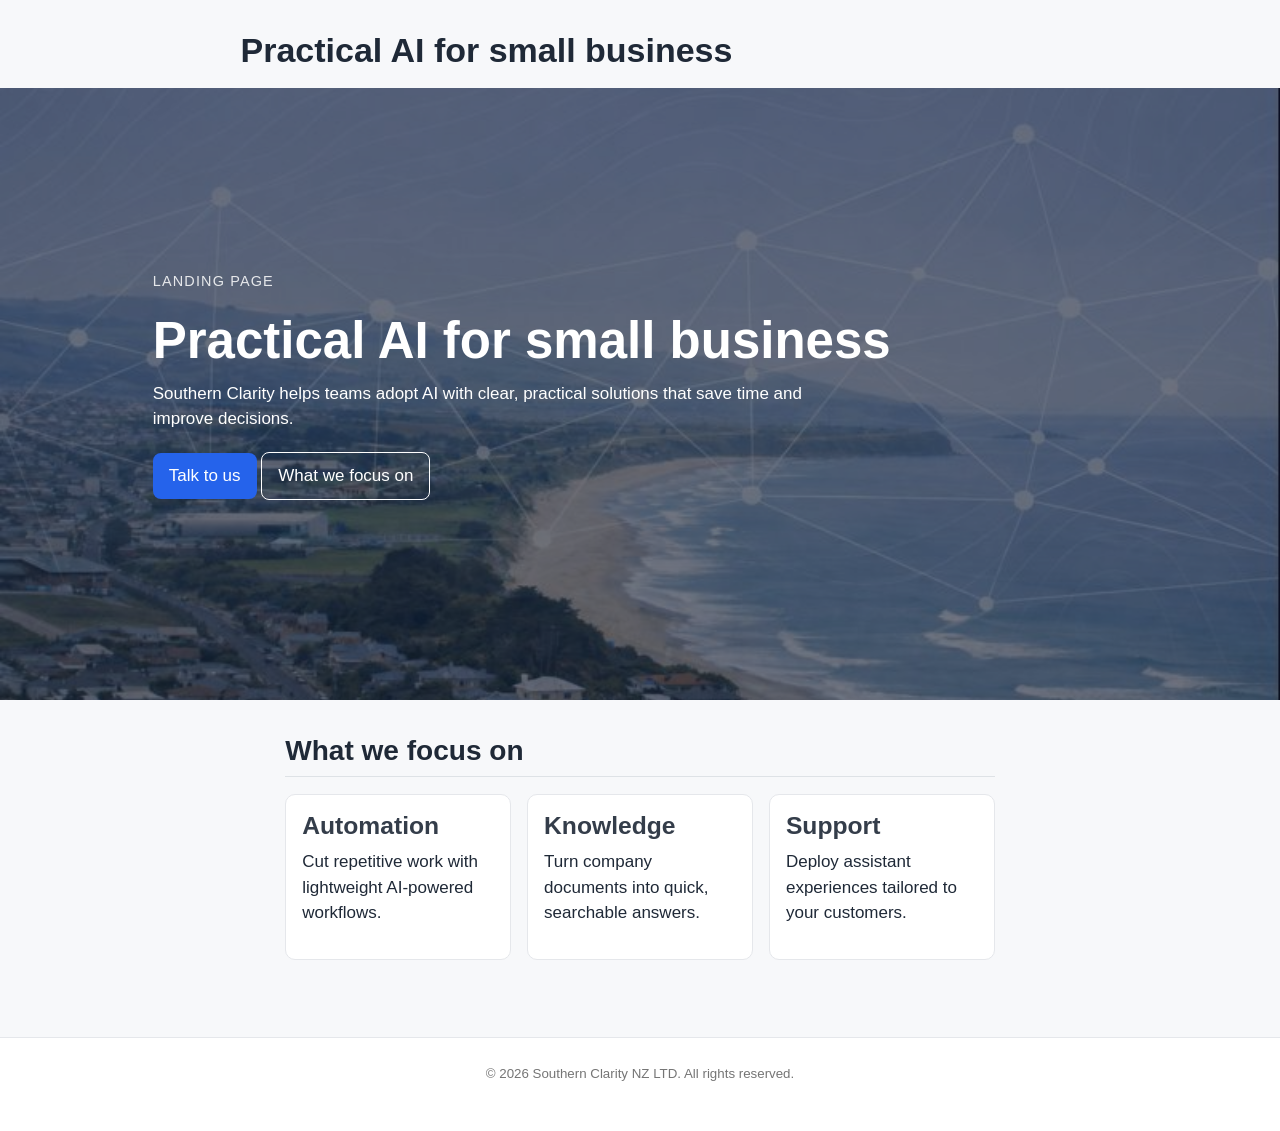
==== docs/index.html @ 938b8a74 "Merge pull request #1 from davan690/main update to check site config" ====
<!DOCTYPE html>
<html xmlns="http://www.w3.org/1999/xhtml" lang="en" xml:lang="en"><head>

<meta charset="utf-8">
<meta name="generator" content="quarto-1.8.26">

<meta name="viewport" content="width=device-width, initial-scale=1.0, user-scalable=yes">


<title>Practical AI for small business – Southern Clarity New Zealand</title>
<style>
code{white-space: pre-wrap;}
span.smallcaps{font-variant: small-caps;}
div.columns{display: flex; gap: min(4vw, 1.5em);}
div.column{flex: auto; overflow-x: auto;}
div.hanging-indent{margin-left: 1.5em; text-indent: -1.5em;}
ul.task-list{list-style: none;}
ul.task-list li input[type="checkbox"] {
  width: 0.8em;
  margin: 0 0.8em 0.2em -1em; /* quarto-specific, see https://github.com/quarto-dev/quarto-cli/issues/4556 */ 
  vertical-align: middle;
}
</style>


<script src="site_libs/quarto-nav/quarto-nav.js"></script>
<script src="site_libs/quarto-nav/headroom.min.js"></script>
<script src="site_libs/clipboard/clipboard.min.js"></script>
<script src="site_libs/quarto-search/autocomplete.umd.js"></script>
<script src="site_libs/quarto-search/fuse.min.js"></script>
<script src="site_libs/quarto-search/quarto-search.js"></script>
<meta name="quarto:offset" content="./">
<link href="./favicon.ico" rel="icon">
<script src="site_libs/quarto-html/quarto.js" type="module"></script>
<script src="site_libs/quarto-html/tabsets/tabsets.js" type="module"></script>
<script src="site_libs/quarto-html/axe/axe-check.js" type="module"></script>
<script src="site_libs/quarto-html/popper.min.js"></script>
<script src="site_libs/quarto-html/tippy.umd.min.js"></script>
<script src="site_libs/quarto-html/anchor.min.js"></script>
<link href="site_libs/quarto-html/tippy.css" rel="stylesheet">
<link href="site_libs/quarto-html/quarto-syntax-highlighting-587c61ba64f3a5504c4d52d930310e48.css" rel="stylesheet" id="quarto-text-highlighting-styles">
<script src="site_libs/bootstrap/bootstrap.min.js"></script>
<link href="site_libs/bootstrap/bootstrap-icons.css" rel="stylesheet">
<link href="site_libs/bootstrap/bootstrap-1d4f84655f446305ac42a8f1abcf7405.min.css" rel="stylesheet" append-hash="true" id="quarto-bootstrap" data-mode="light">
<script id="quarto-search-options" type="application/json">{
  "location": "navbar",
  "copy-button": false,
  "collapse-after": 3,
  "panel-placement": "end",
  "type": "overlay",
  "limit": 50,
  "keyboard-shortcut": [
    "f",
    "/",
    "s"
  ],
  "show-item-context": false,
  "language": {
    "search-no-results-text": "No results",
    "search-matching-documents-text": "matching documents",
    "search-copy-link-title": "Copy link to search",
    "search-hide-matches-text": "Hide additional matches",
    "search-more-match-text": "more match in this document",
    "search-more-matches-text": "more matches in this document",
    "search-clear-button-title": "Clear",
    "search-text-placeholder": "",
    "search-detached-cancel-button-title": "Cancel",
    "search-submit-button-title": "Submit",
    "search-label": "Search"
  }
}</script>


<link rel="stylesheet" href="blog.css">
</head>

<body class="nav-fixed landing-page fullcontent quarto-light">

<div id="quarto-search-results"></div>
  <header id="quarto-header" class="headroom fixed-top">
    <nav class="navbar navbar-expand-lg " data-bs-theme="dark">
      <div class="navbar-container container-fluid">
      <div class="navbar-brand-container mx-auto">
    <a class="navbar-brand" href="./index.html">
    <span class="navbar-title">Southern Clarity New Zealand</span>
    </a>
  </div>
            <div id="quarto-search" class="" title="Search"></div>
          <button class="navbar-toggler" type="button" data-bs-toggle="collapse" data-bs-target="#navbarCollapse" aria-controls="navbarCollapse" role="menu" aria-expanded="false" aria-label="Toggle navigation" onclick="if (window.quartoToggleHeadroom) { window.quartoToggleHeadroom(); }">
  <span class="navbar-toggler-icon"></span>
</button>
          <div class="collapse navbar-collapse" id="navbarCollapse">
            <ul class="navbar-nav navbar-nav-scroll me-auto">
  <li class="nav-item">
    <a class="nav-link active" href="./index.html" aria-current="page"> 
<span class="menu-text">Home</span></a>
  </li>  
  <li class="nav-item">
    <a class="nav-link" href="./contact.html"> 
<span class="menu-text">Contact</span></a>
  </li>  
</ul>
          </div> <!-- /navcollapse -->
            <div class="quarto-navbar-tools">
</div>
      </div> <!-- /container-fluid -->
    </nav>
</header>
<!-- content -->
<div id="quarto-content" class="quarto-container page-columns page-rows-contents page-layout-article page-navbar">
<!-- sidebar -->
<!-- margin-sidebar -->
    
<!-- main -->
<main class="content" id="quarto-document-content">

<header id="title-block-header" class="quarto-title-block default">
<div class="quarto-title">
<h1 class="title">Practical AI for small business</h1>
</div>



<div class="quarto-title-meta">

    
  
    
  </div>
  


</header>


<div class="hero">
<div class="container">
<div class="eyebrow">
<p>Landing Page</p>
</div>
<section id="practical-ai-for-small-business" class="level1">
<h1>Practical AI for small business</h1>
<p>Southern Clarity helps teams adopt AI with clear, practical solutions that save time and improve decisions.</p>
<div class="hero-actions">
<p><a href="./contact.html" class="button">Talk to us</a> <a href="#services" class="button button-secondary">What we focus on</a></p>
</div>
</section>
</div>
</div>
<section id="services" class="container">
<section id="what-we-focus-on" class="level2">
<h2 class="anchored" data-anchor-id="what-we-focus-on">What we focus on</h2>
<div class="template-grid">
<section id="automation" class="level3 template-card">
<h3 class="anchored" data-anchor-id="automation">Automation</h3>
<p>Cut repetitive work with lightweight AI-powered workflows.</p>
</section>
<section id="knowledge" class="level3 template-card">
<h3 class="anchored" data-anchor-id="knowledge">Knowledge</h3>
<p>Turn company documents into quick, searchable answers.</p>
</section>
<section id="support" class="level3 template-card">
<h3 class="anchored" data-anchor-id="support">Support</h3>
<p>Deploy assistant experiences tailored to your customers.</p>
</section>
</div>
</section>
</section>



</main> <!-- /main -->
<script id="quarto-html-after-body" type="application/javascript">
  window.document.addEventListener("DOMContentLoaded", function (event) {
    const icon = "";
    const anchorJS = new window.AnchorJS();
    anchorJS.options = {
      placement: 'right',
      icon: icon
    };
    anchorJS.add('.anchored');
    const isCodeAnnotation = (el) => {
      for (const clz of el.classList) {
        if (clz.startsWith('code-annotation-')) {                     
          return true;
        }
      }
      return false;
    }
    const onCopySuccess = function(e) {
      // button target
      const button = e.trigger;
      // don't keep focus
      button.blur();
      // flash "checked"
      button.classList.add('code-copy-button-checked');
      var currentTitle = button.getAttribute("title");
      button.setAttribute("title", "Copied!");
      let tooltip;
      if (window.bootstrap) {
        button.setAttribute("data-bs-toggle", "tooltip");
        button.setAttribute("data-bs-placement", "left");
        button.setAttribute("data-bs-title", "Copied!");
        tooltip = new bootstrap.Tooltip(button, 
          { trigger: "manual", 
            customClass: "code-copy-button-tooltip",
            offset: [0, -8]});
        tooltip.show();    
      }
      setTimeout(function() {
        if (tooltip) {
          tooltip.hide();
          button.removeAttribute("data-bs-title");
          button.removeAttribute("data-bs-toggle");
          button.removeAttribute("data-bs-placement");
        }
        button.setAttribute("title", currentTitle);
        button.classList.remove('code-copy-button-checked');
      }, 1000);
      // clear code selection
      e.clearSelection();
    }
    const getTextToCopy = function(trigger) {
      const outerScaffold = trigger.parentElement.cloneNode(true);
      const codeEl = outerScaffold.querySelector('code');
      for (const childEl of codeEl.children) {
        if (isCodeAnnotation(childEl)) {
          childEl.remove();
        }
      }
      return codeEl.innerText;
    }
    const clipboard = new window.ClipboardJS('.code-copy-button:not([data-in-quarto-modal])', {
      text: getTextToCopy
    });
    clipboard.on('success', onCopySuccess);
    if (window.document.getElementById('quarto-embedded-source-code-modal')) {
      const clipboardModal = new window.ClipboardJS('.code-copy-button[data-in-quarto-modal]', {
        text: getTextToCopy,
        container: window.document.getElementById('quarto-embedded-source-code-modal')
      });
      clipboardModal.on('success', onCopySuccess);
    }
      var localhostRegex = new RegExp(/^(?:http|https):\/\/localhost\:?[0-9]*\//);
      var mailtoRegex = new RegExp(/^mailto:/);
        var filterRegex = new RegExp('/' + window.location.host + '/');
      var isInternal = (href) => {
          return filterRegex.test(href) || localhostRegex.test(href) || mailtoRegex.test(href);
      }
      // Inspect non-navigation links and adorn them if external
     var links = window.document.querySelectorAll('a[href]:not(.nav-link):not(.navbar-brand):not(.toc-action):not(.sidebar-link):not(.sidebar-item-toggle):not(.pagination-link):not(.no-external):not([aria-hidden]):not(.dropdown-item):not(.quarto-navigation-tool):not(.about-link)');
      for (var i=0; i<links.length; i++) {
        const link = links[i];
        if (!isInternal(link.href)) {
          // undo the damage that might have been done by quarto-nav.js in the case of
          // links that we want to consider external
          if (link.dataset.originalHref !== undefined) {
            link.href = link.dataset.originalHref;
          }
        }
      }
    function tippyHover(el, contentFn, onTriggerFn, onUntriggerFn) {
      const config = {
        allowHTML: true,
        maxWidth: 500,
        delay: 100,
        arrow: false,
        appendTo: function(el) {
            return el.parentElement;
        },
        interactive: true,
        interactiveBorder: 10,
        theme: 'quarto',
        placement: 'bottom-start',
      };
      if (contentFn) {
        config.content = contentFn;
      }
      if (onTriggerFn) {
        config.onTrigger = onTriggerFn;
      }
      if (onUntriggerFn) {
        config.onUntrigger = onUntriggerFn;
      }
      window.tippy(el, config); 
    }
    const noterefs = window.document.querySelectorAll('a[role="doc-noteref"]');
    for (var i=0; i<noterefs.length; i++) {
      const ref = noterefs[i];
      tippyHover(ref, function() {
        // use id or data attribute instead here
        let href = ref.getAttribute('data-footnote-href') || ref.getAttribute('href');
        try { href = new URL(href).hash; } catch {}
        const id = href.replace(/^#\/?/, "");
        const note = window.document.getElementById(id);
        if (note) {
          return note.innerHTML;
        } else {
          return "";
        }
      });
    }
    const xrefs = window.document.querySelectorAll('a.quarto-xref');
    const processXRef = (id, note) => {
      // Strip column container classes
      const stripColumnClz = (el) => {
        el.classList.remove("page-full", "page-columns");
        if (el.children) {
          for (const child of el.children) {
            stripColumnClz(child);
          }
        }
      }
      stripColumnClz(note)
      if (id === null || id.startsWith('sec-')) {
        // Special case sections, only their first couple elements
        const container = document.createElement("div");
        if (note.children && note.children.length > 2) {
          container.appendChild(note.children[0].cloneNode(true));
          for (let i = 1; i < note.children.length; i++) {
            const child = note.children[i];
            if (child.tagName === "P" && child.innerText === "") {
              continue;
            } else {
              container.appendChild(child.cloneNode(true));
              break;
            }
          }
          if (window.Quarto?.typesetMath) {
            window.Quarto.typesetMath(container);
          }
          return container.innerHTML
        } else {
          if (window.Quarto?.typesetMath) {
            window.Quarto.typesetMath(note);
          }
          return note.innerHTML;
        }
      } else {
        // Remove any anchor links if they are present
        const anchorLink = note.querySelector('a.anchorjs-link');
        if (anchorLink) {
          anchorLink.remove();
        }
        if (window.Quarto?.typesetMath) {
          window.Quarto.typesetMath(note);
        }
        if (note.classList.contains("callout")) {
          return note.outerHTML;
        } else {
          return note.innerHTML;
        }
      }
    }
    for (var i=0; i<xrefs.length; i++) {
      const xref = xrefs[i];
      tippyHover(xref, undefined, function(instance) {
        instance.disable();
        let url = xref.getAttribute('href');
        let hash = undefined; 
        if (url.startsWith('#')) {
          hash = url;
        } else {
          try { hash = new URL(url).hash; } catch {}
        }
        if (hash) {
          const id = hash.replace(/^#\/?/, "");
          const note = window.document.getElementById(id);
          if (note !== null) {
            try {
              const html = processXRef(id, note.cloneNode(true));
              instance.setContent(html);
            } finally {
              instance.enable();
              instance.show();
            }
          } else {
            // See if we can fetch this
            fetch(url.split('#')[0])
            .then(res => res.text())
            .then(html => {
              const parser = new DOMParser();
              const htmlDoc = parser.parseFromString(html, "text/html");
              const note = htmlDoc.getElementById(id);
              if (note !== null) {
                const html = processXRef(id, note);
                instance.setContent(html);
              } 
            }).finally(() => {
              instance.enable();
              instance.show();
            });
          }
        } else {
          // See if we can fetch a full url (with no hash to target)
          // This is a special case and we should probably do some content thinning / targeting
          fetch(url)
          .then(res => res.text())
          .then(html => {
            const parser = new DOMParser();
            const htmlDoc = parser.parseFromString(html, "text/html");
            const note = htmlDoc.querySelector('main.content');
            if (note !== null) {
              // This should only happen for chapter cross references
              // (since there is no id in the URL)
              // remove the first header
              if (note.children.length > 0 && note.children[0].tagName === "HEADER") {
                note.children[0].remove();
              }
              const html = processXRef(null, note);
              instance.setContent(html);
            } 
          }).finally(() => {
            instance.enable();
            instance.show();
          });
        }
      }, function(instance) {
      });
    }
        let selectedAnnoteEl;
        const selectorForAnnotation = ( cell, annotation) => {
          let cellAttr = 'data-code-cell="' + cell + '"';
          let lineAttr = 'data-code-annotation="' +  annotation + '"';
          const selector = 'span[' + cellAttr + '][' + lineAttr + ']';
          return selector;
        }
        const selectCodeLines = (annoteEl) => {
          const doc = window.document;
          const targetCell = annoteEl.getAttribute("data-target-cell");
          const targetAnnotation = annoteEl.getAttribute("data-target-annotation");
          const annoteSpan = window.document.querySelector(selectorForAnnotation(targetCell, targetAnnotation));
          const lines = annoteSpan.getAttribute("data-code-lines").split(",");
          const lineIds = lines.map((line) => {
            return targetCell + "-" + line;
          })
          let top = null;
          let height = null;
          let parent = null;
          if (lineIds.length > 0) {
              //compute the position of the single el (top and bottom and make a div)
              const el = window.document.getElementById(lineIds[0]);
              top = el.offsetTop;
              height = el.offsetHeight;
              parent = el.parentElement.parentElement;
            if (lineIds.length > 1) {
              const lastEl = window.document.getElementById(lineIds[lineIds.length - 1]);
              const bottom = lastEl.offsetTop + lastEl.offsetHeight;
              height = bottom - top;
            }
            if (top !== null && height !== null && parent !== null) {
              // cook up a div (if necessary) and position it 
              let div = window.document.getElementById("code-annotation-line-highlight");
              if (div === null) {
                div = window.document.createElement("div");
                div.setAttribute("id", "code-annotation-line-highlight");
                div.style.position = 'absolute';
                parent.appendChild(div);
              }
              div.style.top = top - 2 + "px";
              div.style.height = height + 4 + "px";
              div.style.left = 0;
              let gutterDiv = window.document.getElementById("code-annotation-line-highlight-gutter");
              if (gutterDiv === null) {
                gutterDiv = window.document.createElement("div");
                gutterDiv.setAttribute("id", "code-annotation-line-highlight-gutter");
                gutterDiv.style.position = 'absolute';
                const codeCell = window.document.getElementById(targetCell);
                const gutter = codeCell.querySelector('.code-annotation-gutter');
                gutter.appendChild(gutterDiv);
              }
              gutterDiv.style.top = top - 2 + "px";
              gutterDiv.style.height = height + 4 + "px";
            }
            selectedAnnoteEl = annoteEl;
          }
        };
        const unselectCodeLines = () => {
          const elementsIds = ["code-annotation-line-highlight", "code-annotation-line-highlight-gutter"];
          elementsIds.forEach((elId) => {
            const div = window.document.getElementById(elId);
            if (div) {
              div.remove();
            }
          });
          selectedAnnoteEl = undefined;
        };
          // Handle positioning of the toggle
      window.addEventListener(
        "resize",
        throttle(() => {
          elRect = undefined;
          if (selectedAnnoteEl) {
            selectCodeLines(selectedAnnoteEl);
          }
        }, 10)
      );
      function throttle(fn, ms) {
      let throttle = false;
      let timer;
        return (...args) => {
          if(!throttle) { // first call gets through
              fn.apply(this, args);
              throttle = true;
          } else { // all the others get throttled
              if(timer) clearTimeout(timer); // cancel #2
              timer = setTimeout(() => {
                fn.apply(this, args);
                timer = throttle = false;
              }, ms);
          }
        };
      }
        // Attach click handler to the DT
        const annoteDls = window.document.querySelectorAll('dt[data-target-cell]');
        for (const annoteDlNode of annoteDls) {
          annoteDlNode.addEventListener('click', (event) => {
            const clickedEl = event.target;
            if (clickedEl !== selectedAnnoteEl) {
              unselectCodeLines();
              const activeEl = window.document.querySelector('dt[data-target-cell].code-annotation-active');
              if (activeEl) {
                activeEl.classList.remove('code-annotation-active');
              }
              selectCodeLines(clickedEl);
              clickedEl.classList.add('code-annotation-active');
            } else {
              // Unselect the line
              unselectCodeLines();
              clickedEl.classList.remove('code-annotation-active');
            }
          });
        }
    const findCites = (el) => {
      const parentEl = el.parentElement;
      if (parentEl) {
        const cites = parentEl.dataset.cites;
        if (cites) {
          return {
            el,
            cites: cites.split(' ')
          };
        } else {
          return findCites(el.parentElement)
        }
      } else {
        return undefined;
      }
    };
    var bibliorefs = window.document.querySelectorAll('a[role="doc-biblioref"]');
    for (var i=0; i<bibliorefs.length; i++) {
      const ref = bibliorefs[i];
      const citeInfo = findCites(ref);
      if (citeInfo) {
        tippyHover(citeInfo.el, function() {
          var popup = window.document.createElement('div');
          citeInfo.cites.forEach(function(cite) {
            var citeDiv = window.document.createElement('div');
            citeDiv.classList.add('hanging-indent');
            citeDiv.classList.add('csl-entry');
            var biblioDiv = window.document.getElementById('ref-' + cite);
            if (biblioDiv) {
              citeDiv.innerHTML = biblioDiv.innerHTML;
            }
            popup.appendChild(citeDiv);
          });
          return popup.innerHTML;
        });
      }
    }
  });
  </script>
</div> <!-- /content -->
<footer class="footer">
  <div class="nav-footer">
    <div class="nav-footer-left">
      &nbsp;
    </div>   
    <div class="nav-footer-center">
<p>© 2026 Southern Clarity NZ LTD. All rights reserved.</p>
</div>
    <div class="nav-footer-right">
      &nbsp;
    </div>
  </div>
</footer>




</body></html>
---- docs/site_libs/quarto-html/tippy.css ----
.tippy-box[data-animation=fade][data-state=hidden]{opacity:0}[data-tippy-root]{max-width:calc(100vw - 10px)}.tippy-box{position:relative;background-color:#333;color:#fff;border-radius:4px;font-size:14px;line-height:1.4;white-space:normal;outline:0;transition-property:transform,visibility,opacity}.tippy-box[data-placement^=top]>.tippy-arrow{bottom:0}.tippy-box[data-placement^=top]>.tippy-arrow:before{bottom:-7px;left:0;border-width:8px 8px 0;border-top-color:initial;transform-origin:center top}.tippy-box[data-placement^=bottom]>.tippy-arrow{top:0}.tippy-box[data-placement^=bottom]>.tippy-arrow:before{top:-7px;left:0;border-width:0 8px 8px;border-bottom-color:initial;transform-origin:center bottom}.tippy-box[data-placement^=left]>.tippy-arrow{right:0}.tippy-box[data-placement^=left]>.tippy-arrow:before{border-width:8px 0 8px 8px;border-left-color:initial;right:-7px;transform-origin:center left}.tippy-box[data-placement^=right]>.tippy-arrow{left:0}.tippy-box[data-placement^=right]>.tippy-arrow:before{left:-7px;border-width:8px 8px 8px 0;border-right-color:initial;transform-origin:center right}.tippy-box[data-inertia][data-state=visible]{transition-timing-function:cubic-bezier(.54,1.5,.38,1.11)}.tippy-arrow{width:16px;height:16px;color:#333}.tippy-arrow:before{content:"";position:absolute;border-color:transparent;border-style:solid}.tippy-content{position:relative;padding:5px 9px;z-index:1}
---- docs/site_libs/quarto-html/quarto-syntax-highlighting-587c61ba64f3a5504c4d52d930310e48.css ----
/* quarto syntax highlight colors */
:root {
  --quarto-hl-ot-color: #003B4F;
  --quarto-hl-at-color: #657422;
  --quarto-hl-ss-color: #20794D;
  --quarto-hl-an-color: #5E5E5E;
  --quarto-hl-fu-color: #4758AB;
  --quarto-hl-st-color: #20794D;
  --quarto-hl-cf-color: #003B4F;
  --quarto-hl-op-color: #5E5E5E;
  --quarto-hl-er-color: #AD0000;
  --quarto-hl-bn-color: #AD0000;
  --quarto-hl-al-color: #AD0000;
  --quarto-hl-va-color: #111111;
  --quarto-hl-bu-color: inherit;
  --quarto-hl-ex-color: inherit;
  --quarto-hl-pp-color: #AD0000;
  --quarto-hl-in-color: #5E5E5E;
  --quarto-hl-vs-color: #20794D;
  --quarto-hl-wa-color: #5E5E5E;
  --quarto-hl-do-color: #5E5E5E;
  --quarto-hl-im-color: #00769E;
  --quarto-hl-ch-color: #20794D;
  --quarto-hl-dt-color: #AD0000;
  --quarto-hl-fl-color: #AD0000;
  --quarto-hl-co-color: #5E5E5E;
  --quarto-hl-cv-color: #5E5E5E;
  --quarto-hl-cn-color: #8f5902;
  --quarto-hl-sc-color: #5E5E5E;
  --quarto-hl-dv-color: #AD0000;
  --quarto-hl-kw-color: #003B4F;
}

/* other quarto variables */
:root {
  --quarto-font-monospace: SFMono-Regular, Menlo, Monaco, Consolas, "Liberation Mono", "Courier New", monospace;
}

/* syntax highlight based on Pandoc's rules */
pre > code.sourceCode > span {
  color: #003B4F;
}

code.sourceCode > span {
  color: #003B4F;
}

div.sourceCode,
div.sourceCode pre.sourceCode {
  color: #003B4F;
}

/* Normal */
code span {
  color: #003B4F;
}

/* Alert */
code span.al {
  color: #AD0000;
  font-style: inherit;
}

/* Annotation */
code span.an {
  color: #5E5E5E;
  font-style: inherit;
}

/* Attribute */
code span.at {
  color: #657422;
  font-style: inherit;
}

/* BaseN */
code span.bn {
  color: #AD0000;
  font-style: inherit;
}

/* BuiltIn */
code span.bu {
  font-style: inherit;
}

/* ControlFlow */
code span.cf {
  color: #003B4F;
  font-weight: bold;
  font-style: inherit;
}

/* Char */
code span.ch {
  color: #20794D;
  font-style: inherit;
}

/* Constant */
code span.cn {
  color: #8f5902;
  font-style: inherit;
}

/* Comment */
code span.co {
  color: #5E5E5E;
  font-style: inherit;
}

/* CommentVar */
code span.cv {
  color: #5E5E5E;
  font-style: italic;
}

/* Documentation */
code span.do {
  color: #5E5E5E;
  font-style: italic;
}

/* DataType */
code span.dt {
  color: #AD0000;
  font-style: inherit;
}

/* DecVal */
code span.dv {
  color: #AD0000;
  font-style: inherit;
}

/* Error */
code span.er {
  color: #AD0000;
  font-style: inherit;
}

/* Extension */
code span.ex {
  font-style: inherit;
}

/* Float */
code span.fl {
  color: #AD0000;
  font-style: inherit;
}

/* Function */
code span.fu {
  color: #4758AB;
  font-style: inherit;
}

/* Import */
code span.im {
  color: #00769E;
  font-style: inherit;
}

/* Information */
code span.in {
  color: #5E5E5E;
  font-style: inherit;
}

/* Keyword */
code span.kw {
  color: #003B4F;
  font-weight: bold;
  font-style: inherit;
}

/* Operator */
code span.op {
  color: #5E5E5E;
  font-style: inherit;
}

/* Other */
code span.ot {
  color: #003B4F;
  font-style: inherit;
}

/* Preprocessor */
code span.pp {
  color: #AD0000;
  font-style: inherit;
}

/* SpecialChar */
code span.sc {
  color: #5E5E5E;
  font-style: inherit;
}

/* SpecialString */
code span.ss {
  color: #20794D;
  font-style: inherit;
}

/* String */
code span.st {
  color: #20794D;
  font-style: inherit;
}

/* Variable */
code span.va {
  color: #111111;
  font-style: inherit;
}

/* VerbatimString */
code span.vs {
  color: #20794D;
  font-style: inherit;
}

/* Warning */
code span.wa {
  color: #5E5E5E;
  font-style: italic;
}

.prevent-inlining {
  content: "</";
}

/*# sourceMappingURL=2dce1cc6c82594539e1579de68416b47.css.map */
---- docs/blog.css ----
:root {
  color-scheme: light;
}

* {
  box-sizing: border-box;
}

body {
  margin: 0;
  font-family: Arial, sans-serif;
  color: #1f2937;
  background: #f7f8fa;
  line-height: 1.5;
}

.container {
  width: min(1000px, 92%);
  margin: 0 auto;
}

.site-header,
.navbar {
  background: #ffffff;
  border-bottom: 1px solid #e5e7eb;
}

.nav-row,
.navbar .container-fluid {
  min-height: 64px;
  display: flex;
  align-items: center;
  justify-content: space-between;
}

.brand,
.navbar-brand {
  color: #111827;
  text-decoration: none;
  font-weight: 700;
  letter-spacing: 0.3px;
}

.nav-links a,
.navbar-nav .nav-link,
.navbar a {
  color: #374151;
  text-decoration: none;
  margin-left: 1rem;
}

.navbar .nav-link.active {
  color: #111827;
  font-weight: 600;
}

.hero {
  position: relative;
  background: #111827;
  background-image: url("images/Dunedin_network_800x533.png");
  background-size: cover;
  background-position: center;
  background-repeat: no-repeat;
  color: #ffffff;
  min-height: 68vh;
  display: flex;
  align-items: center;
  padding: 96px 0;
}

.landing-page #quarto-header {
  display: none;
}

.landing-page .quarto-container {
  padding-top: 0;
}

.landing-page #quarto-document-content {
  padding-left: 0;
  padding-right: 0;
}

.landing-page .hero {
  margin-left: calc(50% - 50vw);
  margin-right: calc(50% - 50vw);
}

.hero::before {
  content: "";
  position: absolute;
  inset: 0;
  background: rgba(17, 24, 39, 0.58);
}

.hero .container {
  position: relative;
  z-index: 1;
}

.eyebrow {
  margin: 0;
  font-size: 0.85rem;
  letter-spacing: 0.08em;
  text-transform: uppercase;
  opacity: 0.85;
}

.hero h1 {
  margin: 0.4rem 0 0.6rem;
  font-size: clamp(2rem, 4vw, 3rem);
}

.hero p {
  max-width: 700px;
}

.hero-actions {
  margin-top: 1.2rem;
  display: flex;
  flex-wrap: wrap;
  gap: 10px;
}

.section {
  padding: 48px 0;
}

.template-grid {
  margin-top: 1rem;
  display: grid;
  grid-template-columns: repeat(auto-fit, minmax(220px, 1fr));
  gap: 16px;
}

.template-card {
  background: #ffffff;
  border: 1px solid #e5e7eb;
  border-radius: 10px;
  padding: 16px;
}

.template-card h3 {
  margin-top: 0;
}

.contact-form {
  margin-top: 1rem;
  max-width: 640px;
  display: grid;
  gap: 10px;
}

.contact-form input,
.contact-form textarea {
  width: 100%;
  padding: 10px 12px;
  border: 1px solid #d1d5db;
  border-radius: 8px;
  font: inherit;
}

.button {
  display: inline-block;
  border: 0;
  border-radius: 8px;
  background: #2563eb;
  color: #ffffff;
  padding: 10px 16px;
  font: inherit;
  text-decoration: none;
  cursor: pointer;
}

.button-secondary {
  background: transparent;
  border: 1px solid #ffffff;
  color: #ffffff;
}

.site-footer,
.footer {
  border-top: 1px solid #e5e7eb;
  background: #ffffff;
  padding: 18px 0;
  color: #6b7280;
  font-size: 0.95rem;
}

main.content {
  max-width: none;
}
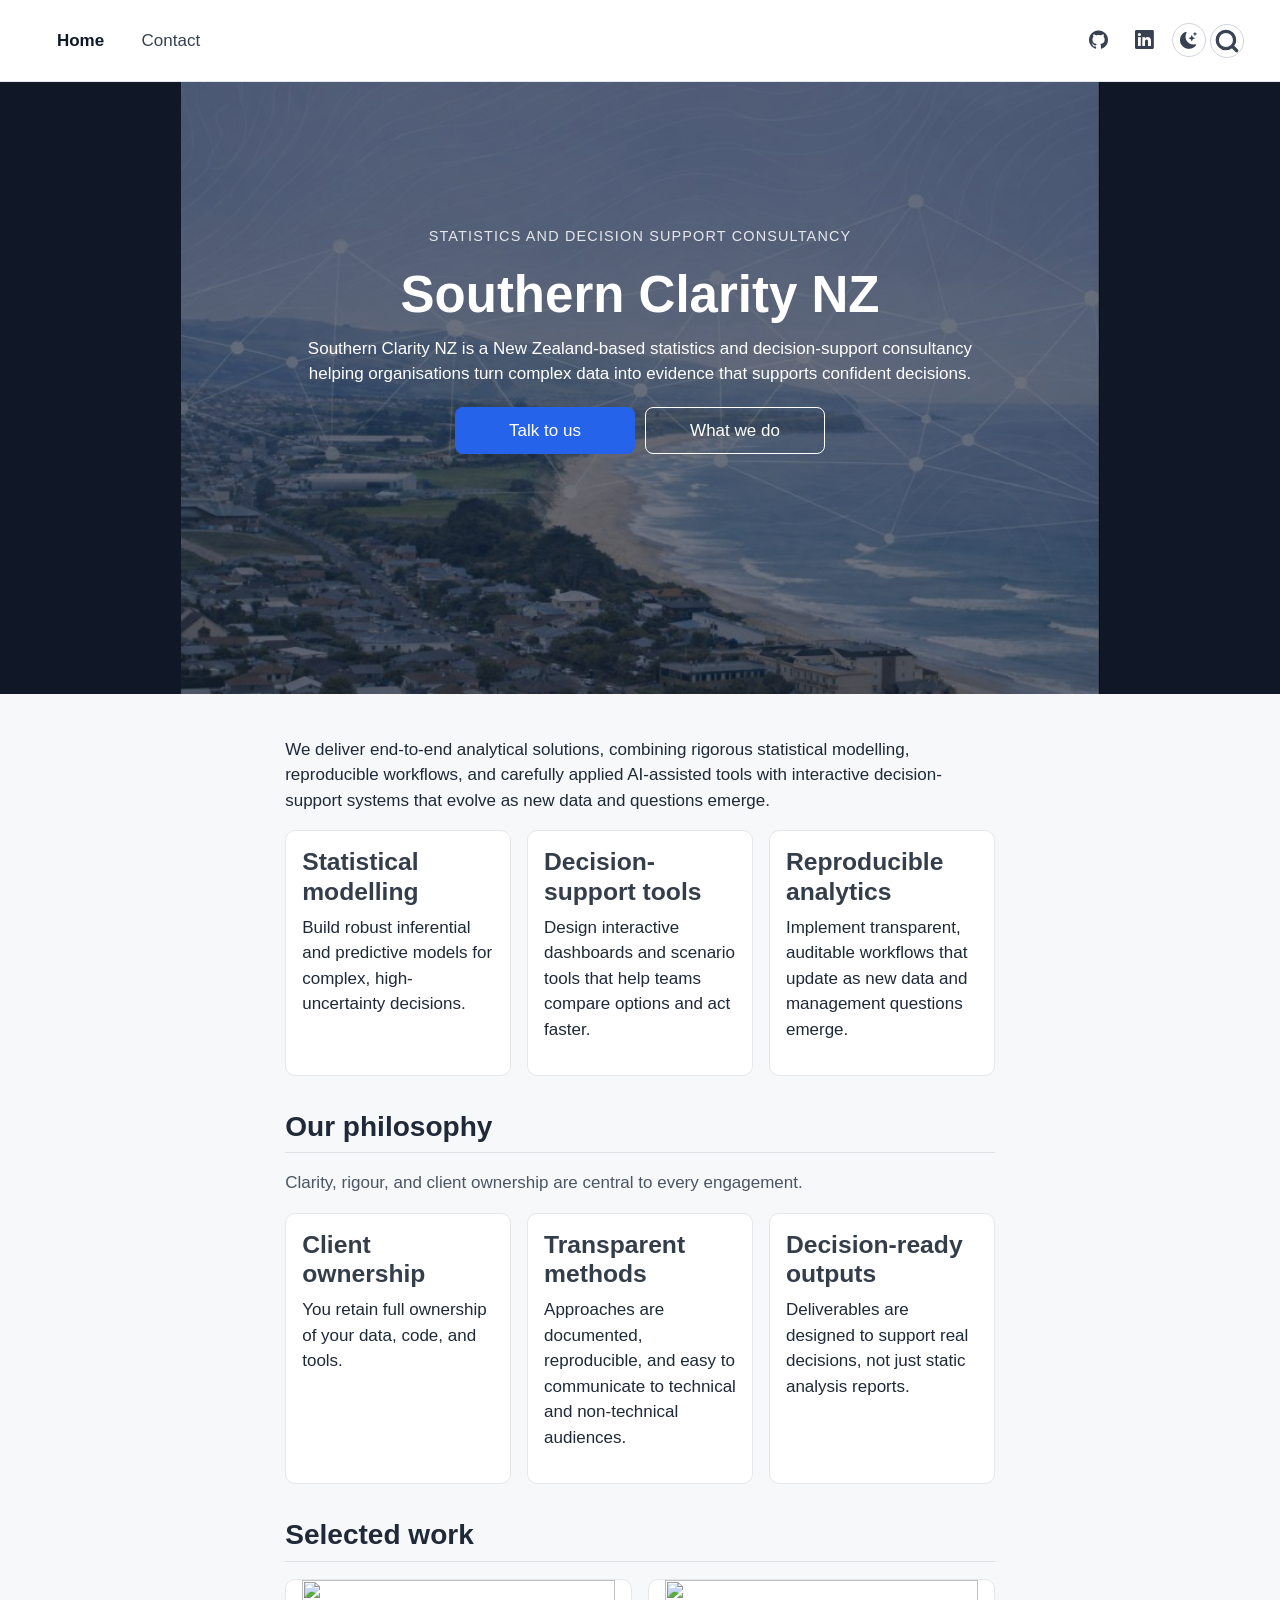
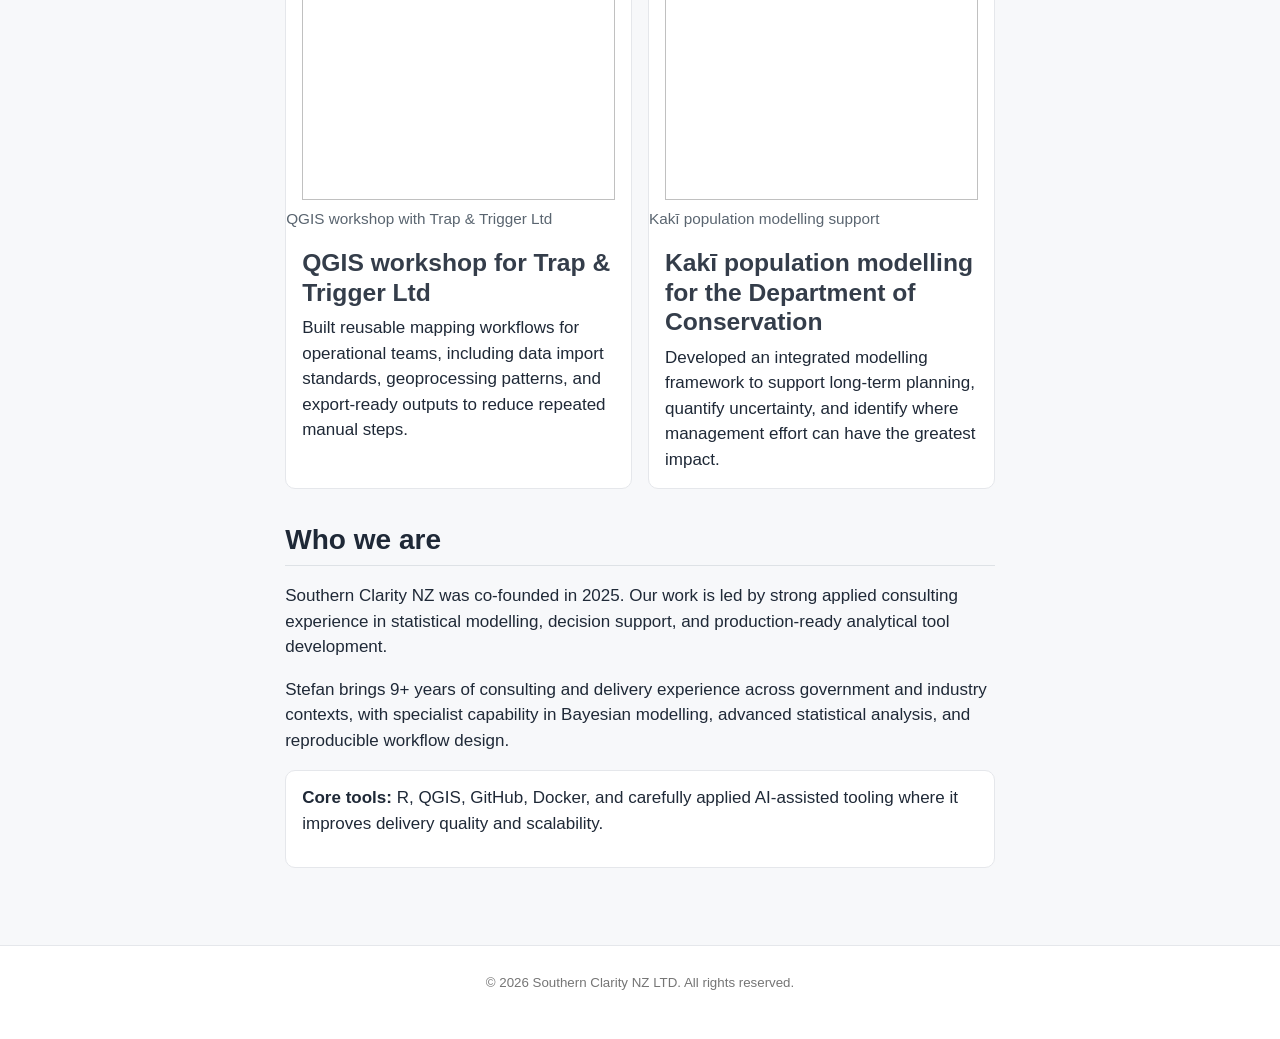
==== commit ae0fd50b: "next stage" ====
--- a/docs/index.html
+++ b/docs/index.html
@@ -7,7 +7,7 @@
 <meta name="viewport" content="width=device-width, initial-scale=1.0, user-scalable=yes">
 
 
-<title>Practical AI for small business – Southern Clarity New Zealand</title>
+<title>Statistics and Decision Support – Southern Clarity New Zealand</title>
 <style>
 code{white-space: pre-wrap;}
 span.smallcaps{font-variant: small-caps;}
@@ -80,11 +80,6 @@
   <header id="quarto-header" class="headroom fixed-top">
     <nav class="navbar navbar-expand-lg " data-bs-theme="dark">
       <div class="navbar-container container-fluid">
-      <div class="navbar-brand-container mx-auto">
-    <a class="navbar-brand" href="./index.html">
-    <span class="navbar-title">Southern Clarity New Zealand</span>
-    </a>
-  </div>
             <div id="quarto-search" class="" title="Search"></div>
           <button class="navbar-toggler" type="button" data-bs-toggle="collapse" data-bs-target="#navbarCollapse" aria-controls="navbarCollapse" role="menu" aria-expanded="false" aria-label="Toggle navigation" onclick="if (window.quartoToggleHeadroom) { window.quartoToggleHeadroom(); }">
   <span class="navbar-toggler-icon"></span>
@@ -100,6 +95,18 @@
 <span class="menu-text">Contact</span></a>
   </li>  
 </ul>
+            <ul class="navbar-nav navbar-nav-scroll ms-auto">
+  <li class="nav-item compact">
+    <a class="nav-link" href="https://github.com/southernclarity/"> <i class="bi bi-github" role="img" aria-label="GitHub">
+</i> 
+<span class="menu-text"></span></a>
+  </li>  
+  <li class="nav-item compact">
+    <a class="nav-link" href="https://www.linkedin.com/company/southern-clarity-nz"> <i class="bi bi-linkedin" role="img" aria-label="LinkedIn">
+</i> 
+<span class="menu-text"></span></a>
+  </li>  
+</ul>
           </div> <!-- /navcollapse -->
             <div class="quarto-navbar-tools">
 </div>
@@ -116,7 +123,7 @@
 
 <header id="title-block-header" class="quarto-title-block default">
 <div class="quarto-title">
-<h1 class="title">Practical AI for small business</h1>
+<h1 class="title">Statistics and Decision Support</h1>
 </div>
 
 
@@ -136,40 +143,296 @@
 <div class="hero">
 <div class="container">
 <div class="eyebrow">
-<p>Landing Page</p>
-</div>
-<section id="practical-ai-for-small-business" class="level1">
-<h1>Practical AI for small business</h1>
-<p>Southern Clarity helps teams adopt AI with clear, practical solutions that save time and improve decisions.</p>
+<p>Statistics and decision support consultancy</p>
+</div>
+<section id="southern-clarity-nz" class="level1">
+<h1>Southern Clarity NZ</h1>
+<p>Southern Clarity NZ is a New Zealand-based statistics and decision-support consultancy helping organisations turn complex data into evidence that supports confident decisions.</p>
 <div class="hero-actions">
-<p><a href="./contact.html" class="button">Talk to us</a> <a href="#services" class="button button-secondary">What we focus on</a></p>
-</div>
-</section>
-</div>
-</div>
-<section id="services" class="container">
-<section id="what-we-focus-on" class="level2">
-<h2 class="anchored" data-anchor-id="what-we-focus-on">What we focus on</h2>
+<p><a href="./contact.html" class="button">Talk to us</a> <a href="#what-we-do" class="button button-secondary">What we do</a></p>
+</div>
+</section>
+</div>
+</div>
+<section id="what-we-do" class="container">
+<div class="section-heading-spacer" aria-hidden="true">
+
+</div>
+<p>We deliver end-to-end analytical solutions, combining rigorous statistical modelling, reproducible workflows, and carefully applied AI-assisted tools with interactive decision-support systems that evolve as new data and questions emerge.</p>
 <div class="template-grid">
-<section id="automation" class="level3 template-card">
-<h3 class="anchored" data-anchor-id="automation">Automation</h3>
-<p>Cut repetitive work with lightweight AI-powered workflows.</p>
-</section>
-<section id="knowledge" class="level3 template-card">
-<h3 class="anchored" data-anchor-id="knowledge">Knowledge</h3>
-<p>Turn company documents into quick, searchable answers.</p>
-</section>
-<section id="support" class="level3 template-card">
-<h3 class="anchored" data-anchor-id="support">Support</h3>
-<p>Deploy assistant experiences tailored to your customers.</p>
-</section>
-</div>
-</section>
+<section id="statistical-modelling" class="level3 template-card">
+<h3 class="anchored" data-anchor-id="statistical-modelling">Statistical modelling</h3>
+<p>Build robust inferential and predictive models for complex, high-uncertainty decisions.</p>
+</section>
+<section id="decision-support-tools" class="level3 template-card">
+<h3 class="anchored" data-anchor-id="decision-support-tools">Decision-support tools</h3>
+<p>Design interactive dashboards and scenario tools that help teams compare options and act faster.</p>
+</section>
+<section id="reproducible-analytics" class="level3 template-card">
+<h3 class="anchored" data-anchor-id="reproducible-analytics">Reproducible analytics</h3>
+<p>Implement transparent, auditable workflows that update as new data and management questions emerge.</p>
+</section>
+</div>
+</section>
+<section id="philosophy" class="container">
+<section id="our-philosophy" class="level2">
+<h2 class="anchored" data-anchor-id="our-philosophy">Our philosophy</h2>
+<div class="section-intro">
+<p>Clarity, rigour, and client ownership are central to every engagement.</p>
+</div>
+<div class="template-grid">
+<section id="client-ownership" class="level3 template-card">
+<h3 class="anchored" data-anchor-id="client-ownership">Client ownership</h3>
+<p>You retain full ownership of your data, code, and tools.</p>
+</section>
+<section id="transparent-methods" class="level3 template-card">
+<h3 class="anchored" data-anchor-id="transparent-methods">Transparent methods</h3>
+<p>Approaches are documented, reproducible, and easy to communicate to technical and non-technical audiences.</p>
+</section>
+<section id="decision-ready-outputs" class="level3 template-card">
+<h3 class="anchored" data-anchor-id="decision-ready-outputs">Decision-ready outputs</h3>
+<p>Deliverables are designed to support real decisions, not just static analysis reports.</p>
+</section>
+</div>
+</section>
+</section>
+<section id="selected-work" class="level2 container">
+<h2 class="anchored" data-anchor-id="selected-work">Selected work</h2>
+<div class="case-grid">
+<div class="case-card">
+<div class="quarto-figure quarto-figure-center">
+<figure class="figure">
+<p><img src="images/post_jan_2026_2_qgis_workshop.jpeg" class="case-image img-fluid figure-img"></p>
+<figcaption>QGIS workshop with Trap &amp; Trigger Ltd</figcaption>
+</figure>
+</div>
+<section id="qgis-workshop-for-trap-trigger-ltd" class="level3">
+<h3 class="anchored" data-anchor-id="qgis-workshop-for-trap-trigger-ltd">QGIS workshop for Trap &amp; Trigger Ltd</h3>
+<p>Built reusable mapping workflows for operational teams, including data import standards, geoprocessing patterns, and export-ready outputs to reduce repeated manual steps.</p>
+</section>
+</div>
+<div class="case-card">
+<div class="quarto-figure quarto-figure-center">
+<figure class="figure">
+<p><img src="images/post_jan_2026_1_kaki_1.jpg" class="case-image img-fluid figure-img"></p>
+<figcaption>Kakī population modelling support</figcaption>
+</figure>
+</div>
+<section id="kakī-population-modelling-for-the-department-of-conservation" class="level3">
+<h3 class="anchored" data-anchor-id="kakī-population-modelling-for-the-department-of-conservation">Kakī population modelling for the Department of Conservation</h3>
+<p>Developed an integrated modelling framework to support long-term planning, quantify uncertainty, and identify where management effort can have the greatest impact.</p>
+</section>
+</div>
+</div>
+</section>
+<section id="who-we-are" class="level2 container">
+<h2 class="anchored" data-anchor-id="who-we-are">Who we are</h2>
+<p>Southern Clarity NZ was co-founded in 2025. Our work is led by strong applied consulting experience in statistical modelling, decision support, and production-ready analytical tool development.</p>
+<p>Stefan brings 9+ years of consulting and delivery experience across government and industry contexts, with specialist capability in Bayesian modelling, advanced statistical analysis, and reproducible workflow design.</p>
+<div class="tool-list">
+<p><strong>Core tools:</strong> R, QGIS, GitHub, Docker, and carefully applied AI-assisted tooling where it improves delivery quality and scalability.</p>
+</div>
 </section>
 
 
 
 </main> <!-- /main -->
+<script>
+
+(function () {
+
+  const storageKey = "southern-clarity-theme";
+
+  const toggleItemId = "theme-toggle-item";
+
+  const toggleLinkId = "theme-toggle-link";
+
+
+
+  function ensureToggle() {
+
+    const rightNav = document.querySelector(".navbar .navbar-nav.ms-auto");
+
+    if (!rightNav) return null;
+
+
+
+    let toggleItem = document.getElementById(toggleItemId);
+
+    if (!toggleItem) {
+
+      toggleItem = document.createElement("li");
+
+      toggleItem.id = toggleItemId;
+
+      toggleItem.className = "nav-item compact";
+
+      toggleItem.innerHTML = '<a id="' + toggleLinkId + '" class="nav-link theme-toggle-link" href="#" role="button" tabindex="0" aria-label="Toggle theme" title="Toggle theme"><i class="bi bi-moon-stars-fill" aria-hidden="true"></i></a>';
+
+      rightNav.appendChild(toggleItem);
+
+    }
+
+
+
+    return document.getElementById(toggleLinkId);
+
+  }
+
+
+
+  function applyTheme(theme) {
+
+    const isDark = theme === "dark";
+
+    document.body.classList.toggle("theme-dark", isDark);
+
+    document.body.classList.toggle("quarto-dark", isDark);
+
+    document.body.classList.toggle("quarto-light", !isDark);
+
+
+
+    const bootstrapStylesheet = document.getElementById("quarto-bootstrap");
+
+    if (bootstrapStylesheet) {
+
+      bootstrapStylesheet.setAttribute("data-mode", isDark ? "dark" : "light");
+
+    }
+
+
+
+    const navbar = document.querySelector(".navbar");
+
+    if (navbar) {
+
+      navbar.setAttribute("data-bs-theme", isDark ? "dark" : "light");
+
+    }
+
+
+
+    const footer = document.querySelector(".footer");
+
+    if (footer) {
+
+      footer.setAttribute("data-bs-theme", isDark ? "dark" : "light");
+
+    }
+
+
+
+    const themeLink = ensureToggle();
+
+    if (themeLink) {
+
+      themeLink.setAttribute("aria-pressed", isDark ? "true" : "false");
+
+      themeLink.setAttribute("aria-label", isDark ? "Switch to light mode" : "Switch to dark mode");
+
+      themeLink.setAttribute("title", isDark ? "Switch to light mode" : "Switch to dark mode");
+
+      const icon = themeLink.querySelector("i");
+
+      if (icon) {
+
+        icon.className = isDark ? "bi bi-sun-fill" : "bi bi-moon-stars-fill";
+
+      }
+
+    }
+
+  }
+
+
+
+  function getInitialTheme() {
+
+    const saved = localStorage.getItem(storageKey);
+
+    if (saved === "light" || saved === "dark") return saved;
+
+    return window.matchMedia("(prefers-color-scheme: dark)").matches ? "dark" : "light";
+
+  }
+
+
+
+  function initToggle() {
+
+    const themeToggle = ensureToggle();
+
+    if (!themeToggle) return;
+
+
+
+    if (themeToggle.dataset.initialized === "true") return;
+
+    themeToggle.dataset.initialized = "true";
+
+
+
+    themeToggle.addEventListener("click", function (event) {
+
+      event.preventDefault();
+
+      event.stopPropagation();
+
+      const nextTheme = document.body.classList.contains("theme-dark") ? "light" : "dark";
+
+      localStorage.setItem(storageKey, nextTheme);
+
+      applyTheme(nextTheme);
+
+    });
+
+
+
+    themeToggle.addEventListener("keydown", function (event) {
+
+      if (event.key !== "Enter" && event.key !== " ") return;
+
+      event.preventDefault();
+
+      const nextTheme = document.body.classList.contains("theme-dark") ? "light" : "dark";
+
+      localStorage.setItem(storageKey, nextTheme);
+
+      applyTheme(nextTheme);
+
+    });
+
+  }
+
+
+
+  function bootThemeToggle() {
+
+    ensureToggle();
+
+    applyTheme(getInitialTheme());
+
+    initToggle();
+
+  }
+
+
+
+  if (document.readyState === "loading") {
+
+    document.addEventListener("DOMContentLoaded", bootThemeToggle);
+
+  } else {
+
+    bootThemeToggle();
+
+  }
+
+})();
+
+</script>
+
 <script id="quarto-html-after-body" type="application/javascript">
   window.document.addEventListener("DOMContentLoaded", function (event) {
     const icon = "";
--- a/docs/blog.css
+++ b/docs/blog.css
@@ -49,16 +49,91 @@
   margin-left: 1rem;
 }
 
+.navbar .navbar-nav.ms-auto {
+  display: flex;
+  align-items: center;
+  gap: 0.5rem;
+}
+
+.navbar .navbar-nav.ms-auto .nav-link {
+  margin-left: 0;
+}
+
+.navbar .navbar-nav.ms-auto .nav-link[aria-label] {
+  width: 2rem;
+  height: 2rem;
+  display: inline-flex;
+  align-items: center;
+  justify-content: center;
+  border: 1px solid #d1d5db;
+  border-radius: 999px;
+  padding: 0;
+}
+
 .navbar .nav-link.active {
   color: #111827;
   font-weight: 600;
+}
+
+.navbar #quarto-search .aa-DetachedSearchButton {
+  border: 1px solid #d1d5db;
+  border-radius: 999px;
+  width: 2rem;
+  height: 2rem;
+  background: #ffffff;
+  display: inline-flex;
+  align-items: center;
+  justify-content: center;
+}
+
+.navbar #quarto-search {
+  display: inline-flex;
+  align-items: center;
+}
+
+.navbar #quarto-search .aa-DetachedSearchButton .aa-DetachedSearchButtonIcon,
+.navbar #quarto-search .aa-DetachedSearchButton .aa-SubmitIcon {
+  color: #374151;
+  opacity: 1;
+}
+
+.navbar #quarto-search .aa-DetachedSearchButton svg {
+  color: #374151;
+  fill: currentColor;
+  stroke: currentColor;
+}
+
+.navbar #quarto-search .aa-DetachedSearchButtonIcon,
+.navbar #quarto-search .aa-DetachedSearchButtonIcon svg,
+.navbar #quarto-search .aa-DetachedSearchButtonIcon path {
+  color: #374151 !important;
+  fill: #374151 !important;
+  stroke: #374151 !important;
+  opacity: 1 !important;
+}
+
+.theme-toggle-link {
+  display: inline-flex;
+  align-items: center;
+  justify-content: center;
+  width: 2rem;
+  height: 2rem;
+  border: 1px solid #d1d5db;
+  border-radius: 999px;
+  line-height: 1;
+  font-size: 1rem;
+  text-decoration: none;
+}
+
+.theme-toggle-link i {
+  font-size: 1rem;
 }
 
 .hero {
   position: relative;
   background: #111827;
   background-image: url("images/Dunedin_network_800x533.png");
-  background-size: cover;
+  background-size: contain;
   background-position: center;
   background-repeat: no-repeat;
   color: #ffffff;
@@ -68,17 +143,21 @@
   padding: 96px 0;
 }
 
-.landing-page #quarto-header {
-  display: none;
-}
-
-.landing-page .quarto-container {
+.landing-page #quarto-document-content {
   padding-top: 0;
-}
-
-.landing-page #quarto-document-content {
   padding-left: 0;
   padding-right: 0;
+}
+
+.landing-page #quarto-content,
+.landing-page main.content,
+.landing-page main.content > .hero {
+  margin-top: 0 !important;
+  padding-top: 0 !important;
+}
+
+.landing-page #title-block-header {
+  display: none;
 }
 
 .landing-page .hero {
@@ -96,6 +175,7 @@
 .hero .container {
   position: relative;
   z-index: 1;
+  text-align: center;
 }
 
 .eyebrow {
@@ -112,6 +192,8 @@
 }
 
 .hero p {
+  margin-left: auto;
+  margin-right: auto;
   max-width: 700px;
 }
 
@@ -119,11 +201,31 @@
   margin-top: 1.2rem;
   display: flex;
   flex-wrap: wrap;
+  justify-content: center;
   gap: 10px;
+}
+
+.hero-actions p {
+  margin: 0;
+  display: flex;
+  flex-wrap: wrap;
+  gap: 10px;
+}
+
+.hero-actions .button {
+  min-width: 180px;
+  min-height: 42px;
+  display: inline-flex;
+  align-items: center;
+  justify-content: center;
 }
 
 .section {
   padding: 48px 0;
+}
+
+.section-heading-spacer {
+  height: 2.5rem;
 }
 
 .template-grid {
@@ -144,11 +246,84 @@
   margin-top: 0;
 }
 
+.section-intro {
+  margin-bottom: 1rem;
+  color: #4b5563;
+}
+
+.case-grid {
+  margin-top: 1rem;
+  display: grid;
+  grid-template-columns: repeat(auto-fit, minmax(280px, 1fr));
+  gap: 16px;
+}
+
+.case-card {
+  background: #ffffff;
+  border: 1px solid #e5e7eb;
+  border-radius: 10px;
+  overflow: hidden;
+}
+
+.case-image {
+  display: block;
+  width: 100%;
+  height: 220px;
+  object-fit: cover;
+}
+
+.case-card h3,
+.case-card p {
+  padding-left: 16px;
+  padding-right: 16px;
+}
+
+.case-card h3 {
+  margin-top: 14px;
+  margin-bottom: 8px;
+}
+
+.case-card p {
+  margin-top: 0;
+  margin-bottom: 16px;
+}
+
+.tool-list {
+  margin-top: 1rem;
+  padding: 14px 16px;
+  background: #ffffff;
+  border: 1px solid #e5e7eb;
+  border-radius: 10px;
+}
+
 .contact-form {
   margin-top: 1rem;
   max-width: 640px;
   display: grid;
   gap: 10px;
+}
+
+.contact-form-embed {
+  margin-top: 1rem;
+  width: 100%;
+  max-width: 760px;
+  border: 1px solid #e5e7eb;
+  border-radius: 10px;
+  overflow: hidden;
+  background: #ffffff;
+}
+
+.contact-form-embed iframe {
+  display: block;
+  width: 100%;
+  height: clamp(900px, 82vh, 1260px);
+  border: 0;
+}
+
+@media (max-width: 768px) {
+  .contact-form-embed iframe {
+    height: min(78vh, 980px);
+  }
 }
 
 .contact-form input,
@@ -189,4 +364,98 @@
 
 main.content {
   max-width: none;
+}
+
+body.theme-dark {
+  color: #e5e7eb;
+  background: #0f172a;
+}
+
+body.theme-dark .site-header,
+body.theme-dark .navbar {
+  background: #111827;
+  border-bottom: 1px solid #374151;
+}
+
+body.theme-dark .brand,
+body.theme-dark .navbar-brand,
+body.theme-dark .navbar .nav-link,
+body.theme-dark .navbar .dropdown-item,
+body.theme-dark .navbar a {
+  color: #e5e7eb;
+}
+
+body.theme-dark .navbar .nav-link.active {
+  color: #ffffff;
+}
+
+body.theme-dark .theme-toggle-link {
+  border: 1px solid #4b5563;
+}
+
+body.theme-dark .navbar .navbar-nav.ms-auto .nav-link[aria-label] {
+  border: 1px solid #4b5563;
+}
+
+body.theme-dark .navbar #quarto-search .aa-DetachedSearchButton {
+  border: 1px solid #4b5563;
+  background: #111827;
+}
+
+body.theme-dark .navbar #quarto-search .aa-DetachedSearchButton .aa-DetachedSearchButtonIcon,
+body.theme-dark .navbar #quarto-search .aa-DetachedSearchButton .aa-SubmitIcon {
+  color: #e5e7eb;
+}
+
+body.theme-dark .navbar #quarto-search .aa-DetachedSearchButton svg {
+  color: #e5e7eb;
+  fill: currentColor;
+}
+
+body.theme-dark .template-card {
+  background: #1f2937;
+  border: 1px solid #374151;
+}
+
+body.theme-dark .case-card,
+body.theme-dark .tool-list {
+  background: #1f2937;
+  border: 1px solid #374151;
+}
+
+body.theme-dark .section-intro {
+  color: #cbd5e1;
+}
+
+body.theme-dark .contact-form input,
+body.theme-dark .contact-form textarea {
+  background: #111827;
+  color: #e5e7eb;
+  border: 1px solid #4b5563;
+}
+
+body.theme-dark .contact-form-embed {
+  background: #1f2937;
+  border: 1px solid #374151;
+}
+
+body.theme-dark .site-footer,
+body.theme-dark .footer {
+  border-top: 1px solid #374151;
+  background: #111827;
+  color: #9ca3af;
+}
+
+body.theme-dark .footer .nav-footer,
+body.theme-dark .footer .nav-footer p,
+body.theme-dark .footer .nav-footer a,
+body.theme-dark .footer .nav-footer-left,
+body.theme-dark .footer .nav-footer-center,
+body.theme-dark .footer .nav-footer-right {
+  color: #9ca3af;
+}
+
+body.theme-dark .footer .nav-footer a:hover,
+body.theme-dark .footer .nav-footer a:focus {
+  color: #e5e7eb;
 }
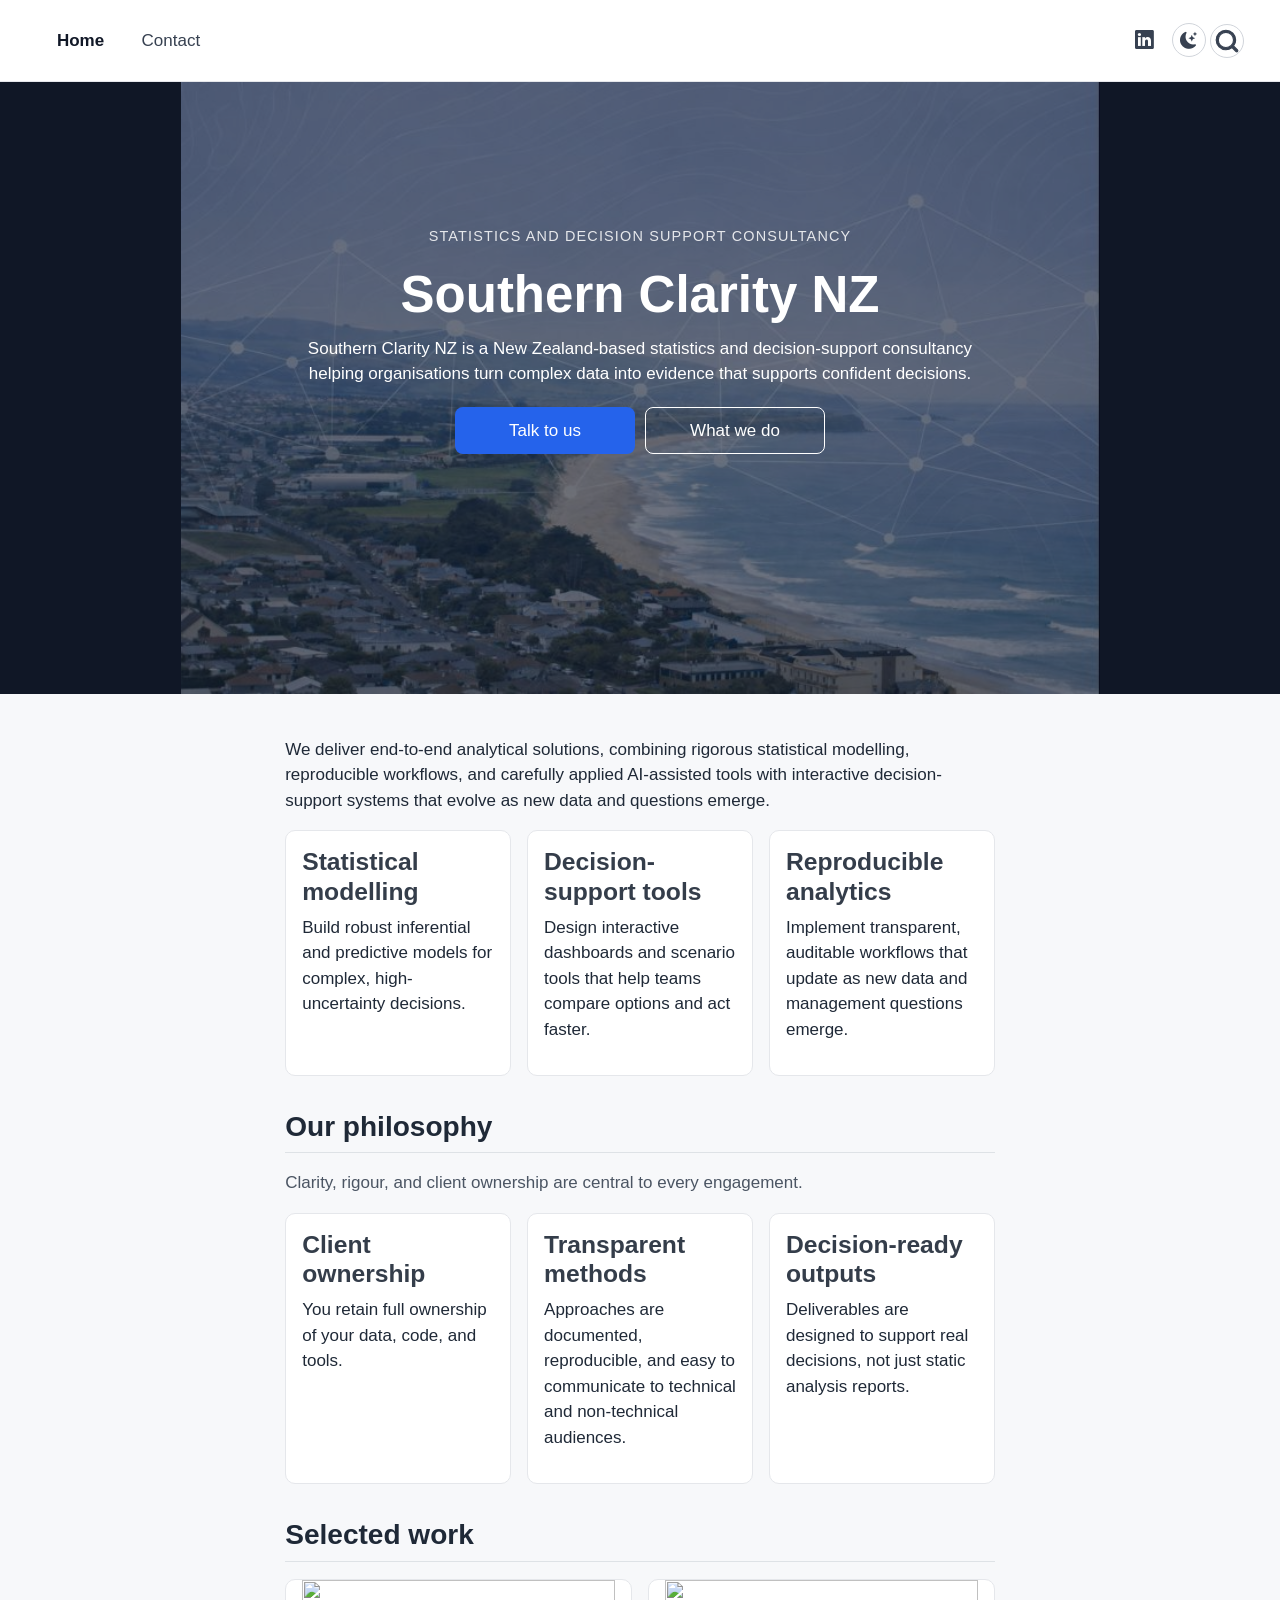
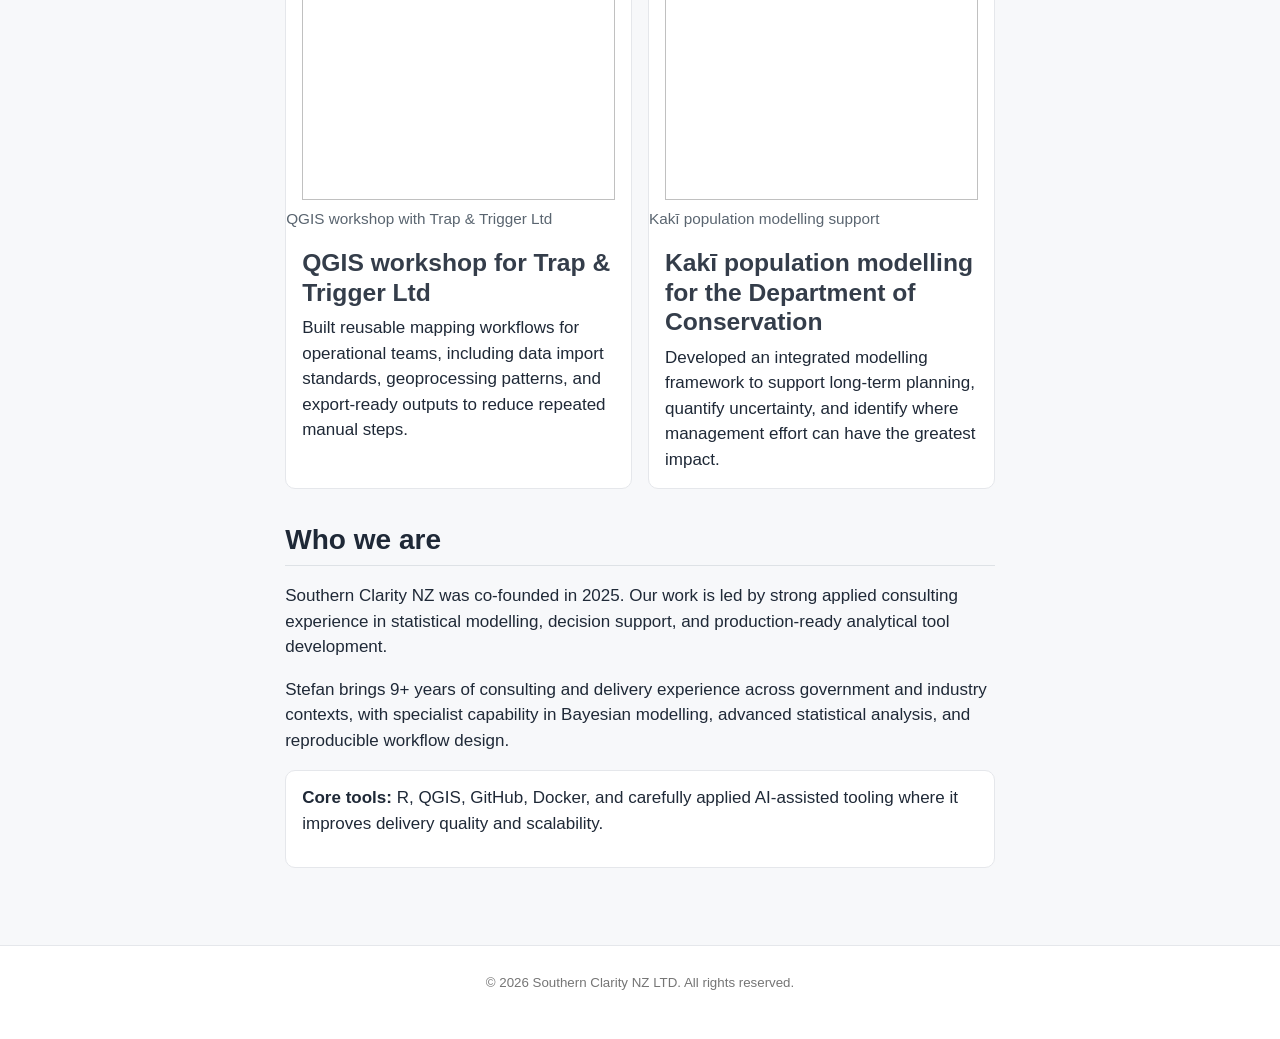
==== commit 7ddef3f2: "Merge pull request #5 from davan690/main Update over discussion" ====
--- a/docs/index.html
+++ b/docs/index.html
@@ -96,11 +96,6 @@
   </li>  
 </ul>
             <ul class="navbar-nav navbar-nav-scroll ms-auto">
-  <li class="nav-item compact">
-    <a class="nav-link" href="https://github.com/southernclarity/"> <i class="bi bi-github" role="img" aria-label="GitHub">
-</i> 
-<span class="menu-text"></span></a>
-  </li>  
   <li class="nav-item compact">
     <a class="nav-link" href="https://www.linkedin.com/company/southern-clarity-nz"> <i class="bi bi-linkedin" role="img" aria-label="LinkedIn">
 </i> 
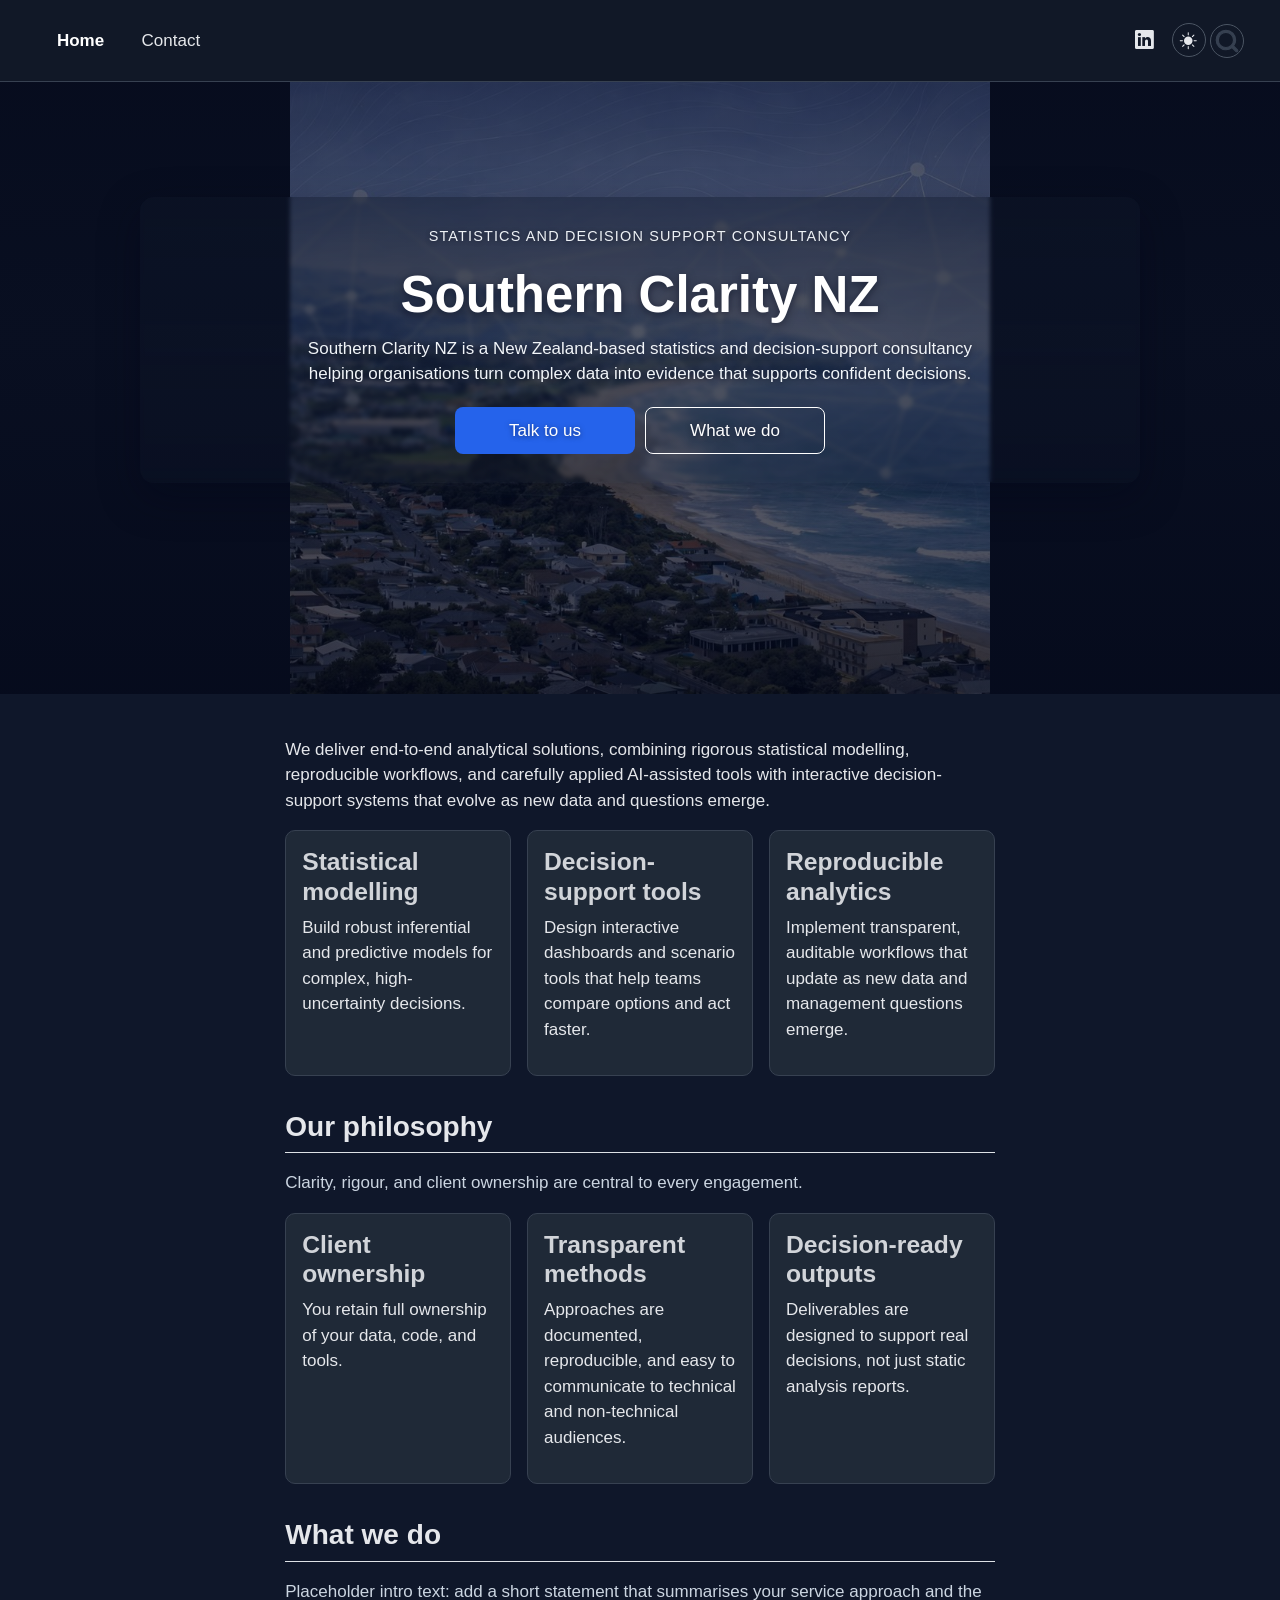
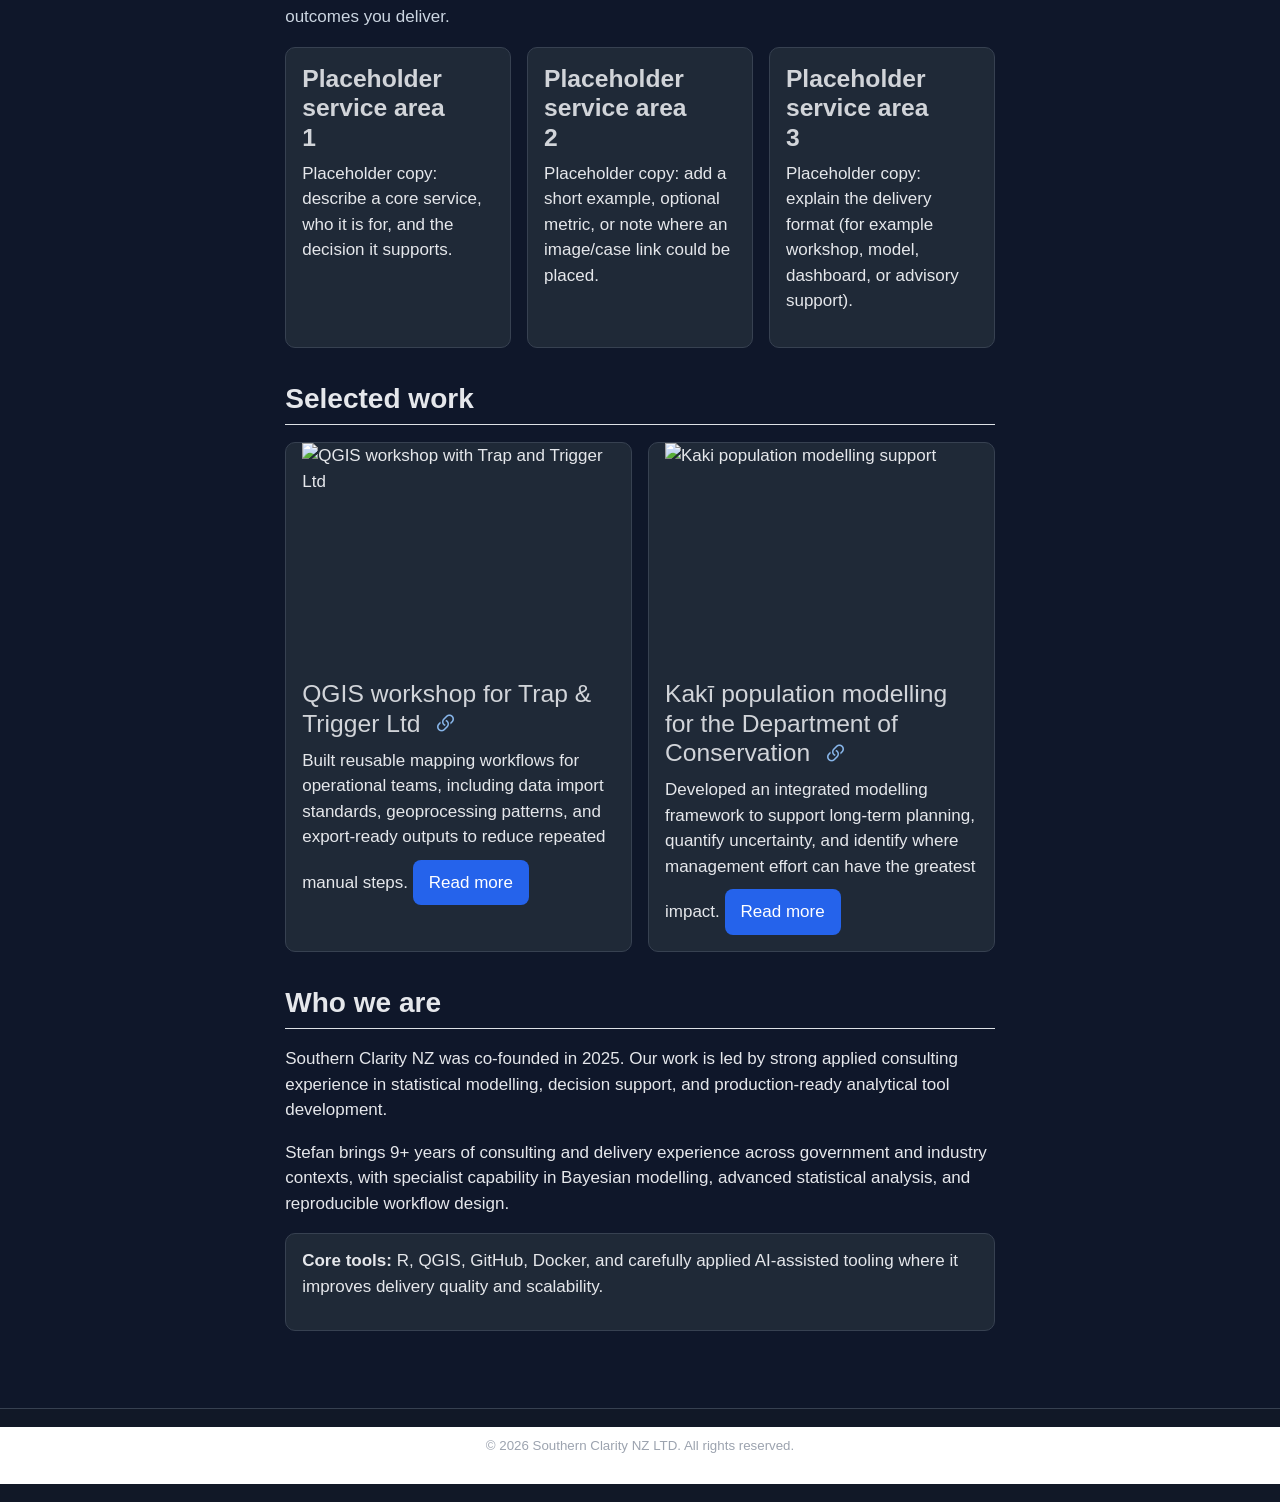
==== commit 949644be: "added linkedIn links" ====
--- a/docs/index.html
+++ b/docs/index.html
@@ -136,6 +136,9 @@
 
 
 <div class="hero">
+<div class="hero-media" aria-hidden="true">
+<p><img src="images/New_banner_image-1200.jpg" srcset="images/New_banner_image-768.jpg 768w, images/New_banner_image-1200.jpg 1200w, images/New_banner_image-1536.jpg 1536w" sizes="(max-width: 1087px) 92vw, 1000px" alt="" class="hero-banner" fetchpriority="high" decoding="async"></p>
+</div>
 <div class="container">
 <div class="eyebrow">
 <p>Statistics and decision support consultancy</p>
@@ -191,31 +194,43 @@
 </div>
 </section>
 </section>
+<section id="what-we-do-overview" class="container">
+<section id="what-we-do" class="level2">
+<h2 class="anchored" data-anchor-id="what-we-do">What we do</h2>
+<div class="section-intro">
+<p>Placeholder intro text: add a short statement that summarises your service approach and the outcomes you deliver.</p>
+</div>
+<div class="template-grid">
+<section id="placeholder-service-area-1" class="level3 template-card">
+<h3 class="anchored" data-anchor-id="placeholder-service-area-1">Placeholder service area 1</h3>
+<p>Placeholder copy: describe a core service, who it is for, and the decision it supports.</p>
+</section>
+<section id="placeholder-service-area-2" class="level3 template-card">
+<h3 class="anchored" data-anchor-id="placeholder-service-area-2">Placeholder service area 2</h3>
+<p>Placeholder copy: add a short example, optional metric, or note where an image/case link could be placed.</p>
+</section>
+<section id="placeholder-service-area-3" class="level3 template-card">
+<h3 class="anchored" data-anchor-id="placeholder-service-area-3">Placeholder service area 3</h3>
+<p>Placeholder copy: explain the delivery format (for example workshop, model, dashboard, or advisory support).</p>
+</section>
+</div>
+</section>
+</section>
 <section id="selected-work" class="level2 container">
 <h2 class="anchored" data-anchor-id="selected-work">Selected work</h2>
 <div class="case-grid">
 <div class="case-card">
-<div class="quarto-figure quarto-figure-center">
-<figure class="figure">
-<p><img src="images/post_jan_2026_2_qgis_workshop.jpeg" class="case-image img-fluid figure-img"></p>
-<figcaption>QGIS workshop with Trap &amp; Trigger Ltd</figcaption>
-</figure>
-</div>
+<p><img src="images/post_jan_2026_2_qgis_workshop.jpeg" alt="QGIS workshop with Trap and Trigger Ltd" class="case-image"></p>
 <section id="qgis-workshop-for-trap-trigger-ltd" class="level3">
-<h3 class="anchored" data-anchor-id="qgis-workshop-for-trap-trigger-ltd">QGIS workshop for Trap &amp; Trigger Ltd</h3>
-<p>Built reusable mapping workflows for operational teams, including data import standards, geoprocessing patterns, and export-ready outputs to reduce repeated manual steps.</p>
+<h3 class="anchored" data-anchor-id="qgis-workshop-for-trap-trigger-ltd"><a href="https://www.linkedin.com/posts/southern-clarity-nz_in-a-recent-hands-on-qgis-workshop-with-the-activity-7421274186452467712-lDe5?utm_source=share&amp;utm_medium=member_desktop&amp;rcm=ACoAAEX2XBgBSKZE8R4cwRq-NoJ4vNfwr0Y45YI" class="case-title-link">QGIS workshop for Trap &amp; Trigger Ltd</a> <a href="https://www.linkedin.com/posts/southern-clarity-nz_in-a-recent-hands-on-qgis-workshop-with-the-activity-7421274186452467712-lDe5?utm_source=share&amp;utm_medium=member_desktop&amp;rcm=ACoAAEX2XBgBSKZE8R4cwRq-NoJ4vNfwr0Y45YI" class="case-title-icon" target="_blank" rel="noopener noreferrer" aria-label="Open LinkedIn post"><i class="bi bi-link-45deg" aria-hidden="true"></i></a></h3>
+<p>Built reusable mapping workflows for operational teams, including data import standards, geoprocessing patterns, and export-ready outputs to reduce repeated manual steps. <a href="https://www.linkedin.com/posts/southern-clarity-nz_in-a-recent-hands-on-qgis-workshop-with-the-activity-7421274186452467712-lDe5?utm_source=share&amp;utm_medium=member_desktop&amp;rcm=ACoAAEX2XBgBSKZE8R4cwRq-NoJ4vNfwr0Y45YI" class="button case-read-more" target="_blank" rel="noopener noreferrer">Read more</a></p>
 </section>
 </div>
 <div class="case-card">
-<div class="quarto-figure quarto-figure-center">
-<figure class="figure">
-<p><img src="images/post_jan_2026_1_kaki_1.jpg" class="case-image img-fluid figure-img"></p>
-<figcaption>Kakī population modelling support</figcaption>
-</figure>
-</div>
+<p><img src="images/post_jan_2026_1_kaki_1.jpg" alt="Kaki population modelling support" class="case-image"></p>
 <section id="kakī-population-modelling-for-the-department-of-conservation" class="level3">
-<h3 class="anchored" data-anchor-id="kakī-population-modelling-for-the-department-of-conservation">Kakī population modelling for the Department of Conservation</h3>
-<p>Developed an integrated modelling framework to support long-term planning, quantify uncertainty, and identify where management effort can have the greatest impact.</p>
+<h3 class="anchored" data-anchor-id="kakī-population-modelling-for-the-department-of-conservation"><a href="https://www.linkedin.com/posts/southern-clarity-nz_stefan-recently-had-the-opportunity-to-visit-activity-7418724129924685824-IL-B?utm_source=share&amp;utm_medium=member_desktop&amp;rcm=ACoAAEX2XBgBSKZE8R4cwRq-NoJ4vNfwr0Y45YI" class="case-title-link">Kakī population modelling for the Department of Conservation</a> <a href="https://www.linkedin.com/posts/southern-clarity-nz_stefan-recently-had-the-opportunity-to-visit-activity-7418724129924685824-IL-B?utm_source=share&amp;utm_medium=member_desktop&amp;rcm=ACoAAEX2XBgBSKZE8R4cwRq-NoJ4vNfwr0Y45YI" class="case-title-icon" target="_blank" rel="noopener noreferrer" aria-label="Open LinkedIn post"><i class="bi bi-link-45deg" aria-hidden="true"></i></a></h3>
+<p>Developed an integrated modelling framework to support long-term planning, quantify uncertainty, and identify where management effort can have the greatest impact. <a href="https://www.linkedin.com/posts/southern-clarity-nz_stefan-recently-had-the-opportunity-to-visit-activity-7418724129924685824-IL-B?utm_source=share&amp;utm_medium=member_desktop&amp;rcm=ACoAAEX2XBgBSKZE8R4cwRq-NoJ4vNfwr0Y45YI" class="button case-read-more" target="_blank" rel="noopener noreferrer">Read more</a></p>
 </section>
 </div>
 </div>
@@ -348,7 +363,7 @@
 
     if (saved === "light" || saved === "dark") return saved;
 
-    return window.matchMedia("(prefers-color-scheme: dark)").matches ? "dark" : "light";
+    return "dark";
 
   }
 
--- a/docs/blog.css
+++ b/docs/blog.css
@@ -131,22 +131,54 @@
 
 .hero {
   position: relative;
-  background: #111827;
-  background-image: url("images/Dunedin_network_800x533.png");
-  background-size: contain;
-  background-position: center;
-  background-repeat: no-repeat;
+  background: transparent;
   color: #ffffff;
-  min-height: 68vh;
+  min-height: clamp(420px, 68vh, 860px);
   display: flex;
   align-items: center;
   padding: 96px 0;
+  overflow: hidden;
+}
+
+.hero-media {
+  position: absolute;
+  inset: 0;
+  z-index: 0;
+}
+
+.hero-media p {
+  margin: 0;
+  height: 100%;
+}
+
+.hero-banner {
+  width: 100%;
+  height: 100%;
+  object-fit: cover;
+  object-position: center;
+  display: block;
 }
 
 .landing-page #quarto-document-content {
   padding-top: 0;
   padding-left: 0;
   padding-right: 0;
+}
+
+.landing-page #quarto-content {
+  padding-left: 0 !important;
+  padding-right: 0 !important;
+  margin-left: 0 !important;
+  margin-right: 0 !important;
+  max-width: none !important;
+  width: 100% !important;
+}
+
+.landing-page #quarto-content.quarto-container,
+.landing-page .quarto-container.page-columns,
+.landing-page .page-layout-article {
+  max-width: none !important;
+  width: 100% !important;
 }
 
 .landing-page #quarto-content,
@@ -161,21 +193,31 @@
 }
 
 .landing-page .hero {
-  margin-left: calc(50% - 50vw);
-  margin-right: calc(50% - 50vw);
+  width: 100vw;
+  margin-left: 50%;
+  margin-right: 0;
+  transform: translateX(-50%);
 }
 
 .hero::before {
   content: "";
   position: absolute;
   inset: 0;
-  background: rgba(17, 24, 39, 0.58);
+  background:
+    linear-gradient(180deg, rgba(2, 6, 23, 0.62) 0%, rgba(2, 6, 23, 0.48) 42%, rgba(2, 6, 23, 0.70) 100%),
+    radial-gradient(120% 90% at 50% 40%, rgba(15, 23, 42, 0.08) 0%, rgba(15, 23, 42, 0.38) 100%);
+  z-index: 1;
 }
 
 .hero .container {
   position: relative;
-  z-index: 1;
+  z-index: 2;
   text-align: center;
+  padding: clamp(1.2rem, 2.2vw, 2rem);
+  border-radius: 14px;
+  background: linear-gradient(180deg, rgba(15, 23, 42, 0.44) 0%, rgba(15, 23, 42, 0.30) 100%);
+  backdrop-filter: blur(2px);
+  box-shadow: 0 14px 40px rgba(2, 6, 23, 0.34);
 }
 
 .eyebrow {
@@ -183,18 +225,24 @@
   font-size: 0.85rem;
   letter-spacing: 0.08em;
   text-transform: uppercase;
-  opacity: 0.85;
+  opacity: 0.98;
+  color: #e2e8f0;
+  text-shadow: 0 1px 2px rgba(2, 6, 23, 0.45);
 }
 
 .hero h1 {
   margin: 0.4rem 0 0.6rem;
   font-size: clamp(2rem, 4vw, 3rem);
+  color: #ffffff;
+  text-shadow: 0 2px 8px rgba(2, 6, 23, 0.55);
 }
 
 .hero p {
   margin-left: auto;
   margin-right: auto;
   max-width: 700px;
+  color: #f1f5f9;
+  text-shadow: 0 1px 5px rgba(2, 6, 23, 0.5);
 }
 
 .hero-actions {
@@ -283,9 +331,43 @@
   margin-bottom: 8px;
 }
 
+.case-card .case-title-link {
+  color: inherit;
+  text-decoration: none;
+}
+
+.case-card .case-title-link:hover,
+.case-card .case-title-link:focus {
+  text-decoration: underline;
+}
+
+.case-card h3 .anchorjs-link {
+  display: none !important;
+}
+
+.case-card .case-title-icon {
+  display: inline-flex;
+  align-items: center;
+  justify-content: center;
+  margin-left: 6px;
+  color: #2563eb;
+  text-decoration: none;
+  vertical-align: middle;
+}
+
+.case-card .case-title-icon:hover,
+.case-card .case-title-icon:focus {
+  color: #1d4ed8;
+}
+
 .case-card p {
   margin-top: 0;
   margin-bottom: 16px;
+}
+
+.case-card .case-read-more {
+  display: inline-block;
+  margin-top: 10px;
 }
 
 .tool-list {
@@ -423,6 +505,15 @@
   border: 1px solid #374151;
 }
 
+body.theme-dark .case-card .case-title-icon {
+  color: #93c5fd;
+}
+
+body.theme-dark .case-card .case-title-icon:hover,
+body.theme-dark .case-card .case-title-icon:focus {
+  color: #bfdbfe;
+}
+
 body.theme-dark .section-intro {
   color: #cbd5e1;
 }
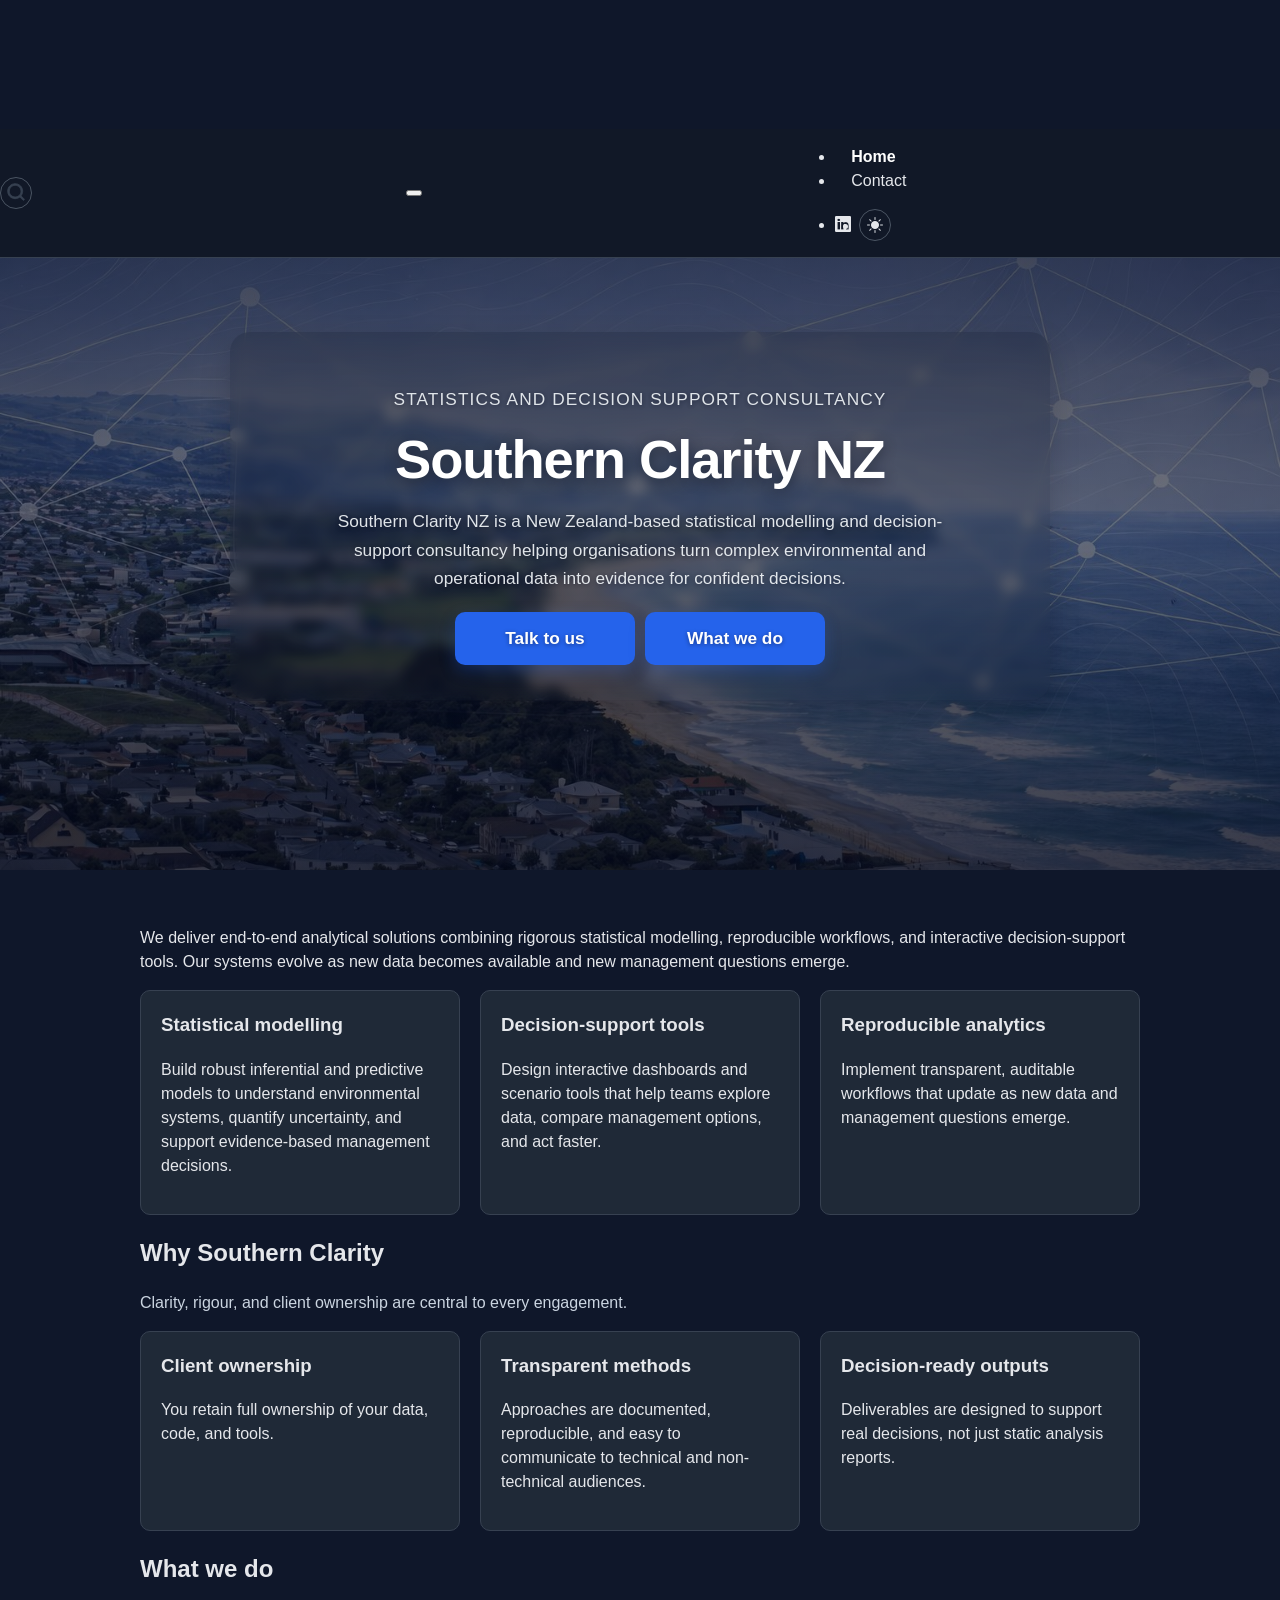
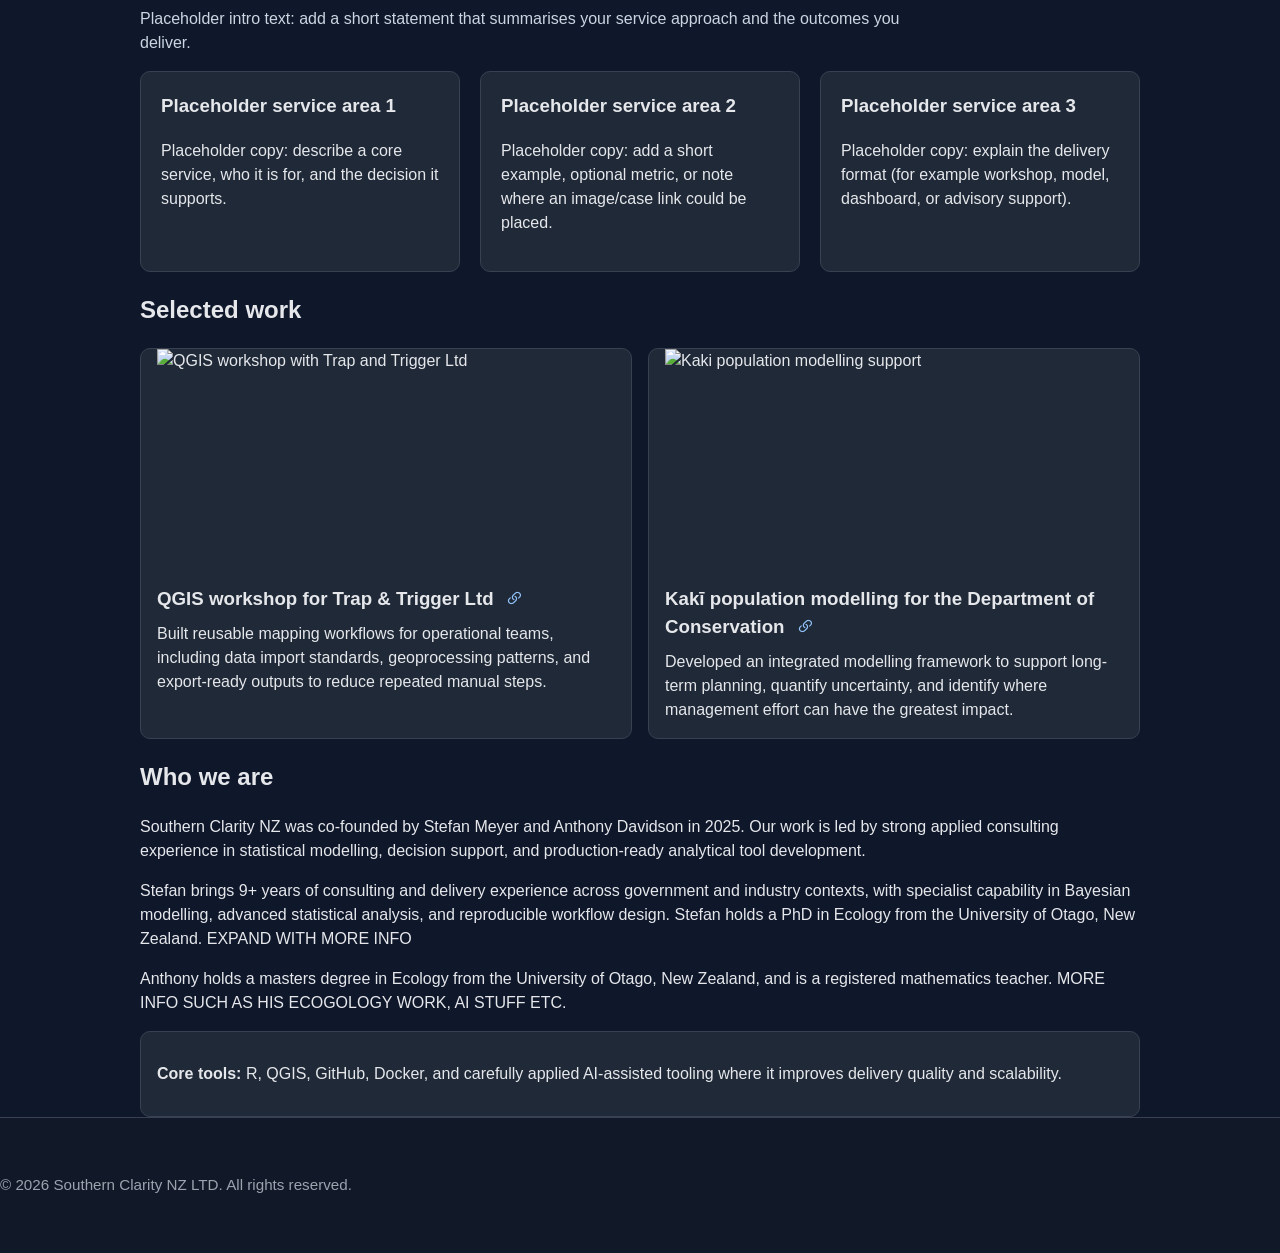
==== commit 818ff69f: "adjusted edge spacing" ====
--- a/docs/index.html
+++ b/docs/index.html
@@ -2,7 +2,7 @@
 <html xmlns="http://www.w3.org/1999/xhtml" lang="en" xml:lang="en"><head>
 
 <meta charset="utf-8">
-<meta name="generator" content="quarto-1.8.26">
+<meta name="generator" content="quarto-1.6.42">
 
 <meta name="viewport" content="width=device-width, initial-scale=1.0, user-scalable=yes">
 
@@ -31,17 +31,15 @@
 <script src="site_libs/quarto-search/quarto-search.js"></script>
 <meta name="quarto:offset" content="./">
 <link href="./favicon.ico" rel="icon">
-<script src="site_libs/quarto-html/quarto.js" type="module"></script>
-<script src="site_libs/quarto-html/tabsets/tabsets.js" type="module"></script>
-<script src="site_libs/quarto-html/axe/axe-check.js" type="module"></script>
+<script src="site_libs/quarto-html/quarto.js"></script>
 <script src="site_libs/quarto-html/popper.min.js"></script>
 <script src="site_libs/quarto-html/tippy.umd.min.js"></script>
 <script src="site_libs/quarto-html/anchor.min.js"></script>
 <link href="site_libs/quarto-html/tippy.css" rel="stylesheet">
-<link href="site_libs/quarto-html/quarto-syntax-highlighting-587c61ba64f3a5504c4d52d930310e48.css" rel="stylesheet" id="quarto-text-highlighting-styles">
+<link href="site_libs/quarto-html/quarto-syntax-highlighting-2f5df379a58b258e96c21c0638c20c03.css" rel="stylesheet" id="quarto-text-highlighting-styles">
 <script src="site_libs/bootstrap/bootstrap.min.js"></script>
 <link href="site_libs/bootstrap/bootstrap-icons.css" rel="stylesheet">
-<link href="site_libs/bootstrap/bootstrap-1d4f84655f446305ac42a8f1abcf7405.min.css" rel="stylesheet" append-hash="true" id="quarto-bootstrap" data-mode="light">
+<link href="site_libs/bootstrap/bootstrap-79108a0fc1995748cbd19a5b0e3e3e7c.min.css" rel="stylesheet" append-hash="true" id="quarto-bootstrap" data-mode="light">
 <script id="quarto-search-options" type="application/json">{
   "location": "navbar",
   "copy-button": false,
@@ -74,7 +72,7 @@
 <link rel="stylesheet" href="blog.css">
 </head>
 
-<body class="nav-fixed landing-page fullcontent quarto-light">
+<body class="nav-fixed landing-page fullcontent">
 
 <div id="quarto-search-results"></div>
   <header id="quarto-header" class="headroom fixed-top">
@@ -145,7 +143,7 @@
 </div>
 <section id="southern-clarity-nz" class="level1">
 <h1>Southern Clarity NZ</h1>
-<p>Southern Clarity NZ is a New Zealand-based statistics and decision-support consultancy helping organisations turn complex data into evidence that supports confident decisions.</p>
+<p>Southern Clarity NZ is a New Zealand-based statistical modelling and decision-support consultancy helping organisations turn complex environmental and operational data into evidence for confident decisions.</p>
 <div class="hero-actions">
 <p><a href="./contact.html" class="button">Talk to us</a> <a href="#what-we-do" class="button button-secondary">What we do</a></p>
 </div>
@@ -156,15 +154,15 @@
 <div class="section-heading-spacer" aria-hidden="true">
 
 </div>
-<p>We deliver end-to-end analytical solutions, combining rigorous statistical modelling, reproducible workflows, and carefully applied AI-assisted tools with interactive decision-support systems that evolve as new data and questions emerge.</p>
+<p>We deliver end-to-end analytical solutions combining rigorous statistical modelling, reproducible workflows, and interactive decision-support tools. Our systems evolve as new data becomes available and new management questions emerge.</p>
 <div class="template-grid">
 <section id="statistical-modelling" class="level3 template-card">
 <h3 class="anchored" data-anchor-id="statistical-modelling">Statistical modelling</h3>
-<p>Build robust inferential and predictive models for complex, high-uncertainty decisions.</p>
+<p>Build robust inferential and predictive models to understand environmental systems, quantify uncertainty, and support evidence-based management decisions.</p>
 </section>
 <section id="decision-support-tools" class="level3 template-card">
 <h3 class="anchored" data-anchor-id="decision-support-tools">Decision-support tools</h3>
-<p>Design interactive dashboards and scenario tools that help teams compare options and act faster.</p>
+<p>Design interactive dashboards and scenario tools that help teams explore data, compare management options, and act faster.</p>
 </section>
 <section id="reproducible-analytics" class="level3 template-card">
 <h3 class="anchored" data-anchor-id="reproducible-analytics">Reproducible analytics</h3>
@@ -173,8 +171,8 @@
 </div>
 </section>
 <section id="philosophy" class="container">
-<section id="our-philosophy" class="level2">
-<h2 class="anchored" data-anchor-id="our-philosophy">Our philosophy</h2>
+<section id="why-southern-clarity" class="level2">
+<h2 class="anchored" data-anchor-id="why-southern-clarity">Why Southern Clarity</h2>
 <div class="section-intro">
 <p>Clarity, rigour, and client ownership are central to every engagement.</p>
 </div>
@@ -223,22 +221,25 @@
 <p><img src="images/post_jan_2026_2_qgis_workshop.jpeg" alt="QGIS workshop with Trap and Trigger Ltd" class="case-image"></p>
 <section id="qgis-workshop-for-trap-trigger-ltd" class="level3">
 <h3 class="anchored" data-anchor-id="qgis-workshop-for-trap-trigger-ltd"><a href="https://www.linkedin.com/posts/southern-clarity-nz_in-a-recent-hands-on-qgis-workshop-with-the-activity-7421274186452467712-lDe5?utm_source=share&amp;utm_medium=member_desktop&amp;rcm=ACoAAEX2XBgBSKZE8R4cwRq-NoJ4vNfwr0Y45YI" class="case-title-link">QGIS workshop for Trap &amp; Trigger Ltd</a> <a href="https://www.linkedin.com/posts/southern-clarity-nz_in-a-recent-hands-on-qgis-workshop-with-the-activity-7421274186452467712-lDe5?utm_source=share&amp;utm_medium=member_desktop&amp;rcm=ACoAAEX2XBgBSKZE8R4cwRq-NoJ4vNfwr0Y45YI" class="case-title-icon" target="_blank" rel="noopener noreferrer" aria-label="Open LinkedIn post"><i class="bi bi-link-45deg" aria-hidden="true"></i></a></h3>
-<p>Built reusable mapping workflows for operational teams, including data import standards, geoprocessing patterns, and export-ready outputs to reduce repeated manual steps. <a href="https://www.linkedin.com/posts/southern-clarity-nz_in-a-recent-hands-on-qgis-workshop-with-the-activity-7421274186452467712-lDe5?utm_source=share&amp;utm_medium=member_desktop&amp;rcm=ACoAAEX2XBgBSKZE8R4cwRq-NoJ4vNfwr0Y45YI" class="button case-read-more" target="_blank" rel="noopener noreferrer">Read more</a></p>
+<p>Built reusable mapping workflows for operational teams, including data import standards, geoprocessing patterns, and export-ready outputs to reduce repeated manual steps.</p>
+<!-- **[Read more →](https://www.linkedin.com/posts/southern-clarity-nz_in-a-recent-hands-on-qgis-workshop-with-the-activity-7421274186452467712-lDe5?utm_source=share&utm_medium=member_desktop&rcm=ACoAAEX2XBgBSKZE8R4cwRq-NoJ4vNfwr0Y45YI){.case-read-more target="_blank" rel="noopener noreferrer"}** -->
 </section>
 </div>
 <div class="case-card">
 <p><img src="images/post_jan_2026_1_kaki_1.jpg" alt="Kaki population modelling support" class="case-image"></p>
 <section id="kakī-population-modelling-for-the-department-of-conservation" class="level3">
 <h3 class="anchored" data-anchor-id="kakī-population-modelling-for-the-department-of-conservation"><a href="https://www.linkedin.com/posts/southern-clarity-nz_stefan-recently-had-the-opportunity-to-visit-activity-7418724129924685824-IL-B?utm_source=share&amp;utm_medium=member_desktop&amp;rcm=ACoAAEX2XBgBSKZE8R4cwRq-NoJ4vNfwr0Y45YI" class="case-title-link">Kakī population modelling for the Department of Conservation</a> <a href="https://www.linkedin.com/posts/southern-clarity-nz_stefan-recently-had-the-opportunity-to-visit-activity-7418724129924685824-IL-B?utm_source=share&amp;utm_medium=member_desktop&amp;rcm=ACoAAEX2XBgBSKZE8R4cwRq-NoJ4vNfwr0Y45YI" class="case-title-icon" target="_blank" rel="noopener noreferrer" aria-label="Open LinkedIn post"><i class="bi bi-link-45deg" aria-hidden="true"></i></a></h3>
-<p>Developed an integrated modelling framework to support long-term planning, quantify uncertainty, and identify where management effort can have the greatest impact. <a href="https://www.linkedin.com/posts/southern-clarity-nz_stefan-recently-had-the-opportunity-to-visit-activity-7418724129924685824-IL-B?utm_source=share&amp;utm_medium=member_desktop&amp;rcm=ACoAAEX2XBgBSKZE8R4cwRq-NoJ4vNfwr0Y45YI" class="button case-read-more" target="_blank" rel="noopener noreferrer">Read more</a></p>
+<p>Developed an integrated modelling framework to support long-term planning, quantify uncertainty, and identify where management effort can have the greatest impact.</p>
+<!-- **[Read more →](https://www.linkedin.com/posts/southern-clarity-nz_stefan-recently-had-the-opportunity-to-visit-activity-7418724129924685824-IL-B?utm_source=share&utm_medium=member_desktop&rcm=ACoAAEX2XBgBSKZE8R4cwRq-NoJ4vNfwr0Y45YI){.case-read-more target="_blank" rel="noopener noreferrer"}** -->
 </section>
 </div>
 </div>
 </section>
 <section id="who-we-are" class="level2 container">
 <h2 class="anchored" data-anchor-id="who-we-are">Who we are</h2>
-<p>Southern Clarity NZ was co-founded in 2025. Our work is led by strong applied consulting experience in statistical modelling, decision support, and production-ready analytical tool development.</p>
-<p>Stefan brings 9+ years of consulting and delivery experience across government and industry contexts, with specialist capability in Bayesian modelling, advanced statistical analysis, and reproducible workflow design.</p>
+<p>Southern Clarity NZ was co-founded by Stefan Meyer and Anthony Davidson in 2025. Our work is led by strong applied consulting experience in statistical modelling, decision support, and production-ready analytical tool development.</p>
+<p>Stefan brings 9+ years of consulting and delivery experience across government and industry contexts, with specialist capability in Bayesian modelling, advanced statistical analysis, and reproducible workflow design. Stefan holds a PhD in Ecology from the University of Otago, New Zealand. EXPAND WITH MORE INFO</p>
+<p>Anthony holds a masters degree in Ecology from the University of Otago, New Zealand, and is a registered mathematics teacher. MORE INFO SUCH AS HIS ECOGOLOGY WORK, AI STUFF ETC.</p>
 <div class="tool-list">
 <p><strong>Core tools:</strong> R, QGIS, GitHub, Docker, and carefully applied AI-assisted tooling where it improves delivery quality and scalability.</p>
 </div>
@@ -248,439 +249,334 @@
 
 </main> <!-- /main -->
 <script>
-
 (function () {
-
   const storageKey = "southern-clarity-theme";
-
   const toggleItemId = "theme-toggle-item";
-
   const toggleLinkId = "theme-toggle-link";
 
-
-
   function ensureToggle() {
-
     const rightNav = document.querySelector(".navbar .navbar-nav.ms-auto");
-
     if (!rightNav) return null;
 
-
-
     let toggleItem = document.getElementById(toggleItemId);
-
     if (!toggleItem) {
-
       toggleItem = document.createElement("li");
-
       toggleItem.id = toggleItemId;
-
       toggleItem.className = "nav-item compact";
-
       toggleItem.innerHTML = '<a id="' + toggleLinkId + '" class="nav-link theme-toggle-link" href="#" role="button" tabindex="0" aria-label="Toggle theme" title="Toggle theme"><i class="bi bi-moon-stars-fill" aria-hidden="true"></i></a>';
-
       rightNav.appendChild(toggleItem);
-
-    }
-
-
+    }
 
     return document.getElementById(toggleLinkId);
-
-  }
-
-
+  }
 
   function applyTheme(theme) {
-
     const isDark = theme === "dark";
-
     document.body.classList.toggle("theme-dark", isDark);
-
     document.body.classList.toggle("quarto-dark", isDark);
-
     document.body.classList.toggle("quarto-light", !isDark);
 
-
-
     const bootstrapStylesheet = document.getElementById("quarto-bootstrap");
-
     if (bootstrapStylesheet) {
-
       bootstrapStylesheet.setAttribute("data-mode", isDark ? "dark" : "light");
-
-    }
-
-
+    }
 
     const navbar = document.querySelector(".navbar");
-
     if (navbar) {
-
       navbar.setAttribute("data-bs-theme", isDark ? "dark" : "light");
-
-    }
-
-
+    }
 
     const footer = document.querySelector(".footer");
-
     if (footer) {
-
       footer.setAttribute("data-bs-theme", isDark ? "dark" : "light");
-
-    }
-
-
+    }
 
     const themeLink = ensureToggle();
-
     if (themeLink) {
-
       themeLink.setAttribute("aria-pressed", isDark ? "true" : "false");
-
       themeLink.setAttribute("aria-label", isDark ? "Switch to light mode" : "Switch to dark mode");
-
       themeLink.setAttribute("title", isDark ? "Switch to light mode" : "Switch to dark mode");
-
       const icon = themeLink.querySelector("i");
-
       if (icon) {
-
         icon.className = isDark ? "bi bi-sun-fill" : "bi bi-moon-stars-fill";
-
-      }
-
-    }
-
-  }
-
-
+      }
+    }
+  }
 
   function getInitialTheme() {
-
     const saved = localStorage.getItem(storageKey);
-
     if (saved === "light" || saved === "dark") return saved;
-
     return "dark";
-
-  }
-
-
+  }
 
   function initToggle() {
-
     const themeToggle = ensureToggle();
-
     if (!themeToggle) return;
 
-
-
     if (themeToggle.dataset.initialized === "true") return;
-
     themeToggle.dataset.initialized = "true";
 
-
-
     themeToggle.addEventListener("click", function (event) {
-
       event.preventDefault();
-
       event.stopPropagation();
-
       const nextTheme = document.body.classList.contains("theme-dark") ? "light" : "dark";
-
       localStorage.setItem(storageKey, nextTheme);
-
       applyTheme(nextTheme);
-
     });
 
-
-
     themeToggle.addEventListener("keydown", function (event) {
-
       if (event.key !== "Enter" && event.key !== " ") return;
-
       event.preventDefault();
-
       const nextTheme = document.body.classList.contains("theme-dark") ? "light" : "dark";
-
       localStorage.setItem(storageKey, nextTheme);
-
       applyTheme(nextTheme);
-
     });
-
-  }
-
-
+  }
 
   function bootThemeToggle() {
-
     ensureToggle();
-
     applyTheme(getInitialTheme());
-
     initToggle();
-
-  }
-
-
+  }
 
   if (document.readyState === "loading") {
-
     document.addEventListener("DOMContentLoaded", bootThemeToggle);
-
   } else {
-
     bootThemeToggle();
-
-  }
-
+  }
 })();
-
 </script>
-
 <script id="quarto-html-after-body" type="application/javascript">
-  window.document.addEventListener("DOMContentLoaded", function (event) {
-    const icon = "";
-    const anchorJS = new window.AnchorJS();
-    anchorJS.options = {
-      placement: 'right',
-      icon: icon
-    };
-    anchorJS.add('.anchored');
-    const isCodeAnnotation = (el) => {
-      for (const clz of el.classList) {
-        if (clz.startsWith('code-annotation-')) {                     
-          return true;
-        }
-      }
-      return false;
-    }
-    const onCopySuccess = function(e) {
-      // button target
-      const button = e.trigger;
-      // don't keep focus
-      button.blur();
-      // flash "checked"
-      button.classList.add('code-copy-button-checked');
-      var currentTitle = button.getAttribute("title");
-      button.setAttribute("title", "Copied!");
-      let tooltip;
-      if (window.bootstrap) {
-        button.setAttribute("data-bs-toggle", "tooltip");
-        button.setAttribute("data-bs-placement", "left");
-        button.setAttribute("data-bs-title", "Copied!");
-        tooltip = new bootstrap.Tooltip(button, 
-          { trigger: "manual", 
-            customClass: "code-copy-button-tooltip",
-            offset: [0, -8]});
-        tooltip.show();    
-      }
-      setTimeout(function() {
-        if (tooltip) {
-          tooltip.hide();
-          button.removeAttribute("data-bs-title");
-          button.removeAttribute("data-bs-toggle");
-          button.removeAttribute("data-bs-placement");
-        }
-        button.setAttribute("title", currentTitle);
-        button.classList.remove('code-copy-button-checked');
-      }, 1000);
-      // clear code selection
-      e.clearSelection();
-    }
-    const getTextToCopy = function(trigger) {
-      const outerScaffold = trigger.parentElement.cloneNode(true);
-      const codeEl = outerScaffold.querySelector('code');
+window.document.addEventListener("DOMContentLoaded", function (event) {
+  const toggleBodyColorMode = (bsSheetEl) => {
+    const mode = bsSheetEl.getAttribute("data-mode");
+    const bodyEl = window.document.querySelector("body");
+    if (mode === "dark") {
+      bodyEl.classList.add("quarto-dark");
+      bodyEl.classList.remove("quarto-light");
+    } else {
+      bodyEl.classList.add("quarto-light");
+      bodyEl.classList.remove("quarto-dark");
+    }
+  }
+  const toggleBodyColorPrimary = () => {
+    const bsSheetEl = window.document.querySelector("link#quarto-bootstrap");
+    if (bsSheetEl) {
+      toggleBodyColorMode(bsSheetEl);
+    }
+  }
+  toggleBodyColorPrimary();  
+  const icon = "";
+  const anchorJS = new window.AnchorJS();
+  anchorJS.options = {
+    placement: 'right',
+    icon: icon
+  };
+  anchorJS.add('.anchored');
+  const isCodeAnnotation = (el) => {
+    for (const clz of el.classList) {
+      if (clz.startsWith('code-annotation-')) {                     
+        return true;
+      }
+    }
+    return false;
+  }
+  const onCopySuccess = function(e) {
+    // button target
+    const button = e.trigger;
+    // don't keep focus
+    button.blur();
+    // flash "checked"
+    button.classList.add('code-copy-button-checked');
+    var currentTitle = button.getAttribute("title");
+    button.setAttribute("title", "Copied!");
+    let tooltip;
+    if (window.bootstrap) {
+      button.setAttribute("data-bs-toggle", "tooltip");
+      button.setAttribute("data-bs-placement", "left");
+      button.setAttribute("data-bs-title", "Copied!");
+      tooltip = new bootstrap.Tooltip(button, 
+        { trigger: "manual", 
+          customClass: "code-copy-button-tooltip",
+          offset: [0, -8]});
+      tooltip.show();    
+    }
+    setTimeout(function() {
+      if (tooltip) {
+        tooltip.hide();
+        button.removeAttribute("data-bs-title");
+        button.removeAttribute("data-bs-toggle");
+        button.removeAttribute("data-bs-placement");
+      }
+      button.setAttribute("title", currentTitle);
+      button.classList.remove('code-copy-button-checked');
+    }, 1000);
+    // clear code selection
+    e.clearSelection();
+  }
+  const getTextToCopy = function(trigger) {
+      const codeEl = trigger.previousElementSibling.cloneNode(true);
       for (const childEl of codeEl.children) {
         if (isCodeAnnotation(childEl)) {
           childEl.remove();
         }
       }
       return codeEl.innerText;
-    }
-    const clipboard = new window.ClipboardJS('.code-copy-button:not([data-in-quarto-modal])', {
-      text: getTextToCopy
+  }
+  const clipboard = new window.ClipboardJS('.code-copy-button:not([data-in-quarto-modal])', {
+    text: getTextToCopy
+  });
+  clipboard.on('success', onCopySuccess);
+  if (window.document.getElementById('quarto-embedded-source-code-modal')) {
+    const clipboardModal = new window.ClipboardJS('.code-copy-button[data-in-quarto-modal]', {
+      text: getTextToCopy,
+      container: window.document.getElementById('quarto-embedded-source-code-modal')
     });
-    clipboard.on('success', onCopySuccess);
-    if (window.document.getElementById('quarto-embedded-source-code-modal')) {
-      const clipboardModal = new window.ClipboardJS('.code-copy-button[data-in-quarto-modal]', {
-        text: getTextToCopy,
-        container: window.document.getElementById('quarto-embedded-source-code-modal')
-      });
-      clipboardModal.on('success', onCopySuccess);
-    }
-      var localhostRegex = new RegExp(/^(?:http|https):\/\/localhost\:?[0-9]*\//);
-      var mailtoRegex = new RegExp(/^mailto:/);
-        var filterRegex = new RegExp('/' + window.location.host + '/');
-      var isInternal = (href) => {
-          return filterRegex.test(href) || localhostRegex.test(href) || mailtoRegex.test(href);
-      }
-      // Inspect non-navigation links and adorn them if external
-     var links = window.document.querySelectorAll('a[href]:not(.nav-link):not(.navbar-brand):not(.toc-action):not(.sidebar-link):not(.sidebar-item-toggle):not(.pagination-link):not(.no-external):not([aria-hidden]):not(.dropdown-item):not(.quarto-navigation-tool):not(.about-link)');
-      for (var i=0; i<links.length; i++) {
-        const link = links[i];
-        if (!isInternal(link.href)) {
-          // undo the damage that might have been done by quarto-nav.js in the case of
-          // links that we want to consider external
-          if (link.dataset.originalHref !== undefined) {
-            link.href = link.dataset.originalHref;
+    clipboardModal.on('success', onCopySuccess);
+  }
+    var localhostRegex = new RegExp(/^(?:http|https):\/\/localhost\:?[0-9]*\//);
+    var mailtoRegex = new RegExp(/^mailto:/);
+      var filterRegex = new RegExp('/' + window.location.host + '/');
+    var isInternal = (href) => {
+        return filterRegex.test(href) || localhostRegex.test(href) || mailtoRegex.test(href);
+    }
+    // Inspect non-navigation links and adorn them if external
+ 	var links = window.document.querySelectorAll('a[href]:not(.nav-link):not(.navbar-brand):not(.toc-action):not(.sidebar-link):not(.sidebar-item-toggle):not(.pagination-link):not(.no-external):not([aria-hidden]):not(.dropdown-item):not(.quarto-navigation-tool):not(.about-link)');
+    for (var i=0; i<links.length; i++) {
+      const link = links[i];
+      if (!isInternal(link.href)) {
+        // undo the damage that might have been done by quarto-nav.js in the case of
+        // links that we want to consider external
+        if (link.dataset.originalHref !== undefined) {
+          link.href = link.dataset.originalHref;
+        }
+      }
+    }
+  function tippyHover(el, contentFn, onTriggerFn, onUntriggerFn) {
+    const config = {
+      allowHTML: true,
+      maxWidth: 500,
+      delay: 100,
+      arrow: false,
+      appendTo: function(el) {
+          return el.parentElement;
+      },
+      interactive: true,
+      interactiveBorder: 10,
+      theme: 'quarto',
+      placement: 'bottom-start',
+    };
+    if (contentFn) {
+      config.content = contentFn;
+    }
+    if (onTriggerFn) {
+      config.onTrigger = onTriggerFn;
+    }
+    if (onUntriggerFn) {
+      config.onUntrigger = onUntriggerFn;
+    }
+    window.tippy(el, config); 
+  }
+  const noterefs = window.document.querySelectorAll('a[role="doc-noteref"]');
+  for (var i=0; i<noterefs.length; i++) {
+    const ref = noterefs[i];
+    tippyHover(ref, function() {
+      // use id or data attribute instead here
+      let href = ref.getAttribute('data-footnote-href') || ref.getAttribute('href');
+      try { href = new URL(href).hash; } catch {}
+      const id = href.replace(/^#\/?/, "");
+      const note = window.document.getElementById(id);
+      if (note) {
+        return note.innerHTML;
+      } else {
+        return "";
+      }
+    });
+  }
+  const xrefs = window.document.querySelectorAll('a.quarto-xref');
+  const processXRef = (id, note) => {
+    // Strip column container classes
+    const stripColumnClz = (el) => {
+      el.classList.remove("page-full", "page-columns");
+      if (el.children) {
+        for (const child of el.children) {
+          stripColumnClz(child);
+        }
+      }
+    }
+    stripColumnClz(note)
+    if (id === null || id.startsWith('sec-')) {
+      // Special case sections, only their first couple elements
+      const container = document.createElement("div");
+      if (note.children && note.children.length > 2) {
+        container.appendChild(note.children[0].cloneNode(true));
+        for (let i = 1; i < note.children.length; i++) {
+          const child = note.children[i];
+          if (child.tagName === "P" && child.innerText === "") {
+            continue;
+          } else {
+            container.appendChild(child.cloneNode(true));
+            break;
           }
         }
-      }
-    function tippyHover(el, contentFn, onTriggerFn, onUntriggerFn) {
-      const config = {
-        allowHTML: true,
-        maxWidth: 500,
-        delay: 100,
-        arrow: false,
-        appendTo: function(el) {
-            return el.parentElement;
-        },
-        interactive: true,
-        interactiveBorder: 10,
-        theme: 'quarto',
-        placement: 'bottom-start',
-      };
-      if (contentFn) {
-        config.content = contentFn;
-      }
-      if (onTriggerFn) {
-        config.onTrigger = onTriggerFn;
-      }
-      if (onUntriggerFn) {
-        config.onUntrigger = onUntriggerFn;
-      }
-      window.tippy(el, config); 
-    }
-    const noterefs = window.document.querySelectorAll('a[role="doc-noteref"]');
-    for (var i=0; i<noterefs.length; i++) {
-      const ref = noterefs[i];
-      tippyHover(ref, function() {
-        // use id or data attribute instead here
-        let href = ref.getAttribute('data-footnote-href') || ref.getAttribute('href');
-        try { href = new URL(href).hash; } catch {}
-        const id = href.replace(/^#\/?/, "");
-        const note = window.document.getElementById(id);
-        if (note) {
-          return note.innerHTML;
-        } else {
-          return "";
-        }
-      });
-    }
-    const xrefs = window.document.querySelectorAll('a.quarto-xref');
-    const processXRef = (id, note) => {
-      // Strip column container classes
-      const stripColumnClz = (el) => {
-        el.classList.remove("page-full", "page-columns");
-        if (el.children) {
-          for (const child of el.children) {
-            stripColumnClz(child);
-          }
-        }
-      }
-      stripColumnClz(note)
-      if (id === null || id.startsWith('sec-')) {
-        // Special case sections, only their first couple elements
-        const container = document.createElement("div");
-        if (note.children && note.children.length > 2) {
-          container.appendChild(note.children[0].cloneNode(true));
-          for (let i = 1; i < note.children.length; i++) {
-            const child = note.children[i];
-            if (child.tagName === "P" && child.innerText === "") {
-              continue;
-            } else {
-              container.appendChild(child.cloneNode(true));
-              break;
-            }
-          }
-          if (window.Quarto?.typesetMath) {
-            window.Quarto.typesetMath(container);
-          }
-          return container.innerHTML
-        } else {
-          if (window.Quarto?.typesetMath) {
-            window.Quarto.typesetMath(note);
-          }
-          return note.innerHTML;
-        }
+        if (window.Quarto?.typesetMath) {
+          window.Quarto.typesetMath(container);
+        }
+        return container.innerHTML
       } else {
-        // Remove any anchor links if they are present
-        const anchorLink = note.querySelector('a.anchorjs-link');
-        if (anchorLink) {
-          anchorLink.remove();
-        }
         if (window.Quarto?.typesetMath) {
           window.Quarto.typesetMath(note);
         }
-        if (note.classList.contains("callout")) {
-          return note.outerHTML;
-        } else {
-          return note.innerHTML;
-        }
-      }
-    }
-    for (var i=0; i<xrefs.length; i++) {
-      const xref = xrefs[i];
-      tippyHover(xref, undefined, function(instance) {
-        instance.disable();
-        let url = xref.getAttribute('href');
-        let hash = undefined; 
-        if (url.startsWith('#')) {
-          hash = url;
-        } else {
-          try { hash = new URL(url).hash; } catch {}
-        }
-        if (hash) {
-          const id = hash.replace(/^#\/?/, "");
-          const note = window.document.getElementById(id);
-          if (note !== null) {
-            try {
-              const html = processXRef(id, note.cloneNode(true));
-              instance.setContent(html);
-            } finally {
-              instance.enable();
-              instance.show();
-            }
-          } else {
-            // See if we can fetch this
-            fetch(url.split('#')[0])
-            .then(res => res.text())
-            .then(html => {
-              const parser = new DOMParser();
-              const htmlDoc = parser.parseFromString(html, "text/html");
-              const note = htmlDoc.getElementById(id);
-              if (note !== null) {
-                const html = processXRef(id, note);
-                instance.setContent(html);
-              } 
-            }).finally(() => {
-              instance.enable();
-              instance.show();
-            });
+        return note.innerHTML;
+      }
+    } else {
+      // Remove any anchor links if they are present
+      const anchorLink = note.querySelector('a.anchorjs-link');
+      if (anchorLink) {
+        anchorLink.remove();
+      }
+      if (window.Quarto?.typesetMath) {
+        window.Quarto.typesetMath(note);
+      }
+      if (note.classList.contains("callout")) {
+        return note.outerHTML;
+      } else {
+        return note.innerHTML;
+      }
+    }
+  }
+  for (var i=0; i<xrefs.length; i++) {
+    const xref = xrefs[i];
+    tippyHover(xref, undefined, function(instance) {
+      instance.disable();
+      let url = xref.getAttribute('href');
+      let hash = undefined; 
+      if (url.startsWith('#')) {
+        hash = url;
+      } else {
+        try { hash = new URL(url).hash; } catch {}
+      }
+      if (hash) {
+        const id = hash.replace(/^#\/?/, "");
+        const note = window.document.getElementById(id);
+        if (note !== null) {
+          try {
+            const html = processXRef(id, note.cloneNode(true));
+            instance.setContent(html);
+          } finally {
+            instance.enable();
+            instance.show();
           }
         } else {
-          // See if we can fetch a full url (with no hash to target)
-          // This is a special case and we should probably do some content thinning / targeting
-          fetch(url)
+          // See if we can fetch this
+          fetch(url.split('#')[0])
           .then(res => res.text())
           .then(html => {
             const parser = new DOMParser();
             const htmlDoc = parser.parseFromString(html, "text/html");
-            const note = htmlDoc.querySelector('main.content');
+            const note = htmlDoc.getElementById(id);
             if (note !== null) {
-              // This should only happen for chapter cross references
-              // (since there is no id in the URL)
-              // remove the first header
-              if (note.children.length > 0 && note.children[0].tagName === "HEADER") {
-                note.children[0].remove();
-              }
-              const html = processXRef(null, note);
+              const html = processXRef(id, note);
               instance.setContent(html);
             } 
           }).finally(() => {
@@ -688,161 +584,185 @@
             instance.show();
           });
         }
-      }, function(instance) {
+      } else {
+        // See if we can fetch a full url (with no hash to target)
+        // This is a special case and we should probably do some content thinning / targeting
+        fetch(url)
+        .then(res => res.text())
+        .then(html => {
+          const parser = new DOMParser();
+          const htmlDoc = parser.parseFromString(html, "text/html");
+          const note = htmlDoc.querySelector('main.content');
+          if (note !== null) {
+            // This should only happen for chapter cross references
+            // (since there is no id in the URL)
+            // remove the first header
+            if (note.children.length > 0 && note.children[0].tagName === "HEADER") {
+              note.children[0].remove();
+            }
+            const html = processXRef(null, note);
+            instance.setContent(html);
+          } 
+        }).finally(() => {
+          instance.enable();
+          instance.show();
+        });
+      }
+    }, function(instance) {
+    });
+  }
+      let selectedAnnoteEl;
+      const selectorForAnnotation = ( cell, annotation) => {
+        let cellAttr = 'data-code-cell="' + cell + '"';
+        let lineAttr = 'data-code-annotation="' +  annotation + '"';
+        const selector = 'span[' + cellAttr + '][' + lineAttr + ']';
+        return selector;
+      }
+      const selectCodeLines = (annoteEl) => {
+        const doc = window.document;
+        const targetCell = annoteEl.getAttribute("data-target-cell");
+        const targetAnnotation = annoteEl.getAttribute("data-target-annotation");
+        const annoteSpan = window.document.querySelector(selectorForAnnotation(targetCell, targetAnnotation));
+        const lines = annoteSpan.getAttribute("data-code-lines").split(",");
+        const lineIds = lines.map((line) => {
+          return targetCell + "-" + line;
+        })
+        let top = null;
+        let height = null;
+        let parent = null;
+        if (lineIds.length > 0) {
+            //compute the position of the single el (top and bottom and make a div)
+            const el = window.document.getElementById(lineIds[0]);
+            top = el.offsetTop;
+            height = el.offsetHeight;
+            parent = el.parentElement.parentElement;
+          if (lineIds.length > 1) {
+            const lastEl = window.document.getElementById(lineIds[lineIds.length - 1]);
+            const bottom = lastEl.offsetTop + lastEl.offsetHeight;
+            height = bottom - top;
+          }
+          if (top !== null && height !== null && parent !== null) {
+            // cook up a div (if necessary) and position it 
+            let div = window.document.getElementById("code-annotation-line-highlight");
+            if (div === null) {
+              div = window.document.createElement("div");
+              div.setAttribute("id", "code-annotation-line-highlight");
+              div.style.position = 'absolute';
+              parent.appendChild(div);
+            }
+            div.style.top = top - 2 + "px";
+            div.style.height = height + 4 + "px";
+            div.style.left = 0;
+            let gutterDiv = window.document.getElementById("code-annotation-line-highlight-gutter");
+            if (gutterDiv === null) {
+              gutterDiv = window.document.createElement("div");
+              gutterDiv.setAttribute("id", "code-annotation-line-highlight-gutter");
+              gutterDiv.style.position = 'absolute';
+              const codeCell = window.document.getElementById(targetCell);
+              const gutter = codeCell.querySelector('.code-annotation-gutter');
+              gutter.appendChild(gutterDiv);
+            }
+            gutterDiv.style.top = top - 2 + "px";
+            gutterDiv.style.height = height + 4 + "px";
+          }
+          selectedAnnoteEl = annoteEl;
+        }
+      };
+      const unselectCodeLines = () => {
+        const elementsIds = ["code-annotation-line-highlight", "code-annotation-line-highlight-gutter"];
+        elementsIds.forEach((elId) => {
+          const div = window.document.getElementById(elId);
+          if (div) {
+            div.remove();
+          }
+        });
+        selectedAnnoteEl = undefined;
+      };
+        // Handle positioning of the toggle
+    window.addEventListener(
+      "resize",
+      throttle(() => {
+        elRect = undefined;
+        if (selectedAnnoteEl) {
+          selectCodeLines(selectedAnnoteEl);
+        }
+      }, 10)
+    );
+    function throttle(fn, ms) {
+    let throttle = false;
+    let timer;
+      return (...args) => {
+        if(!throttle) { // first call gets through
+            fn.apply(this, args);
+            throttle = true;
+        } else { // all the others get throttled
+            if(timer) clearTimeout(timer); // cancel #2
+            timer = setTimeout(() => {
+              fn.apply(this, args);
+              timer = throttle = false;
+            }, ms);
+        }
+      };
+    }
+      // Attach click handler to the DT
+      const annoteDls = window.document.querySelectorAll('dt[data-target-cell]');
+      for (const annoteDlNode of annoteDls) {
+        annoteDlNode.addEventListener('click', (event) => {
+          const clickedEl = event.target;
+          if (clickedEl !== selectedAnnoteEl) {
+            unselectCodeLines();
+            const activeEl = window.document.querySelector('dt[data-target-cell].code-annotation-active');
+            if (activeEl) {
+              activeEl.classList.remove('code-annotation-active');
+            }
+            selectCodeLines(clickedEl);
+            clickedEl.classList.add('code-annotation-active');
+          } else {
+            // Unselect the line
+            unselectCodeLines();
+            clickedEl.classList.remove('code-annotation-active');
+          }
+        });
+      }
+  const findCites = (el) => {
+    const parentEl = el.parentElement;
+    if (parentEl) {
+      const cites = parentEl.dataset.cites;
+      if (cites) {
+        return {
+          el,
+          cites: cites.split(' ')
+        };
+      } else {
+        return findCites(el.parentElement)
+      }
+    } else {
+      return undefined;
+    }
+  };
+  var bibliorefs = window.document.querySelectorAll('a[role="doc-biblioref"]');
+  for (var i=0; i<bibliorefs.length; i++) {
+    const ref = bibliorefs[i];
+    const citeInfo = findCites(ref);
+    if (citeInfo) {
+      tippyHover(citeInfo.el, function() {
+        var popup = window.document.createElement('div');
+        citeInfo.cites.forEach(function(cite) {
+          var citeDiv = window.document.createElement('div');
+          citeDiv.classList.add('hanging-indent');
+          citeDiv.classList.add('csl-entry');
+          var biblioDiv = window.document.getElementById('ref-' + cite);
+          if (biblioDiv) {
+            citeDiv.innerHTML = biblioDiv.innerHTML;
+          }
+          popup.appendChild(citeDiv);
+        });
+        return popup.innerHTML;
       });
     }
-        let selectedAnnoteEl;
-        const selectorForAnnotation = ( cell, annotation) => {
-          let cellAttr = 'data-code-cell="' + cell + '"';
-          let lineAttr = 'data-code-annotation="' +  annotation + '"';
-          const selector = 'span[' + cellAttr + '][' + lineAttr + ']';
-          return selector;
-        }
-        const selectCodeLines = (annoteEl) => {
-          const doc = window.document;
-          const targetCell = annoteEl.getAttribute("data-target-cell");
-          const targetAnnotation = annoteEl.getAttribute("data-target-annotation");
-          const annoteSpan = window.document.querySelector(selectorForAnnotation(targetCell, targetAnnotation));
-          const lines = annoteSpan.getAttribute("data-code-lines").split(",");
-          const lineIds = lines.map((line) => {
-            return targetCell + "-" + line;
-          })
-          let top = null;
-          let height = null;
-          let parent = null;
-          if (lineIds.length > 0) {
-              //compute the position of the single el (top and bottom and make a div)
-              const el = window.document.getElementById(lineIds[0]);
-              top = el.offsetTop;
-              height = el.offsetHeight;
-              parent = el.parentElement.parentElement;
-            if (lineIds.length > 1) {
-              const lastEl = window.document.getElementById(lineIds[lineIds.length - 1]);
-              const bottom = lastEl.offsetTop + lastEl.offsetHeight;
-              height = bottom - top;
-            }
-            if (top !== null && height !== null && parent !== null) {
-              // cook up a div (if necessary) and position it 
-              let div = window.document.getElementById("code-annotation-line-highlight");
-              if (div === null) {
-                div = window.document.createElement("div");
-                div.setAttribute("id", "code-annotation-line-highlight");
-                div.style.position = 'absolute';
-                parent.appendChild(div);
-              }
-              div.style.top = top - 2 + "px";
-              div.style.height = height + 4 + "px";
-              div.style.left = 0;
-              let gutterDiv = window.document.getElementById("code-annotation-line-highlight-gutter");
-              if (gutterDiv === null) {
-                gutterDiv = window.document.createElement("div");
-                gutterDiv.setAttribute("id", "code-annotation-line-highlight-gutter");
-                gutterDiv.style.position = 'absolute';
-                const codeCell = window.document.getElementById(targetCell);
-                const gutter = codeCell.querySelector('.code-annotation-gutter');
-                gutter.appendChild(gutterDiv);
-              }
-              gutterDiv.style.top = top - 2 + "px";
-              gutterDiv.style.height = height + 4 + "px";
-            }
-            selectedAnnoteEl = annoteEl;
-          }
-        };
-        const unselectCodeLines = () => {
-          const elementsIds = ["code-annotation-line-highlight", "code-annotation-line-highlight-gutter"];
-          elementsIds.forEach((elId) => {
-            const div = window.document.getElementById(elId);
-            if (div) {
-              div.remove();
-            }
-          });
-          selectedAnnoteEl = undefined;
-        };
-          // Handle positioning of the toggle
-      window.addEventListener(
-        "resize",
-        throttle(() => {
-          elRect = undefined;
-          if (selectedAnnoteEl) {
-            selectCodeLines(selectedAnnoteEl);
-          }
-        }, 10)
-      );
-      function throttle(fn, ms) {
-      let throttle = false;
-      let timer;
-        return (...args) => {
-          if(!throttle) { // first call gets through
-              fn.apply(this, args);
-              throttle = true;
-          } else { // all the others get throttled
-              if(timer) clearTimeout(timer); // cancel #2
-              timer = setTimeout(() => {
-                fn.apply(this, args);
-                timer = throttle = false;
-              }, ms);
-          }
-        };
-      }
-        // Attach click handler to the DT
-        const annoteDls = window.document.querySelectorAll('dt[data-target-cell]');
-        for (const annoteDlNode of annoteDls) {
-          annoteDlNode.addEventListener('click', (event) => {
-            const clickedEl = event.target;
-            if (clickedEl !== selectedAnnoteEl) {
-              unselectCodeLines();
-              const activeEl = window.document.querySelector('dt[data-target-cell].code-annotation-active');
-              if (activeEl) {
-                activeEl.classList.remove('code-annotation-active');
-              }
-              selectCodeLines(clickedEl);
-              clickedEl.classList.add('code-annotation-active');
-            } else {
-              // Unselect the line
-              unselectCodeLines();
-              clickedEl.classList.remove('code-annotation-active');
-            }
-          });
-        }
-    const findCites = (el) => {
-      const parentEl = el.parentElement;
-      if (parentEl) {
-        const cites = parentEl.dataset.cites;
-        if (cites) {
-          return {
-            el,
-            cites: cites.split(' ')
-          };
-        } else {
-          return findCites(el.parentElement)
-        }
-      } else {
-        return undefined;
-      }
-    };
-    var bibliorefs = window.document.querySelectorAll('a[role="doc-biblioref"]');
-    for (var i=0; i<bibliorefs.length; i++) {
-      const ref = bibliorefs[i];
-      const citeInfo = findCites(ref);
-      if (citeInfo) {
-        tippyHover(citeInfo.el, function() {
-          var popup = window.document.createElement('div');
-          citeInfo.cites.forEach(function(cite) {
-            var citeDiv = window.document.createElement('div');
-            citeDiv.classList.add('hanging-indent');
-            citeDiv.classList.add('csl-entry');
-            var biblioDiv = window.document.getElementById('ref-' + cite);
-            if (biblioDiv) {
-              citeDiv.innerHTML = biblioDiv.innerHTML;
-            }
-            popup.appendChild(citeDiv);
-          });
-          return popup.innerHTML;
-        });
-      }
-    }
-  });
-  </script>
+  }
+});
+</script>
 </div> <!-- /content -->
 <footer class="footer">
   <div class="nav-footer">
--- a/docs/blog.css
+++ b/docs/blog.css
@@ -213,11 +213,17 @@
   position: relative;
   z-index: 2;
   text-align: center;
-  padding: clamp(1.2rem, 2.2vw, 2rem);
-  border-radius: 14px;
-  background: linear-gradient(180deg, rgba(15, 23, 42, 0.44) 0%, rgba(15, 23, 42, 0.30) 100%);
-  backdrop-filter: blur(2px);
-  box-shadow: 0 14px 40px rgba(2, 6, 23, 0.34);
+  width: min(820px, 92%);
+  margin: 0 auto;
+  padding: clamp(1.6rem, 2.8vw, 2.4rem);
+  border-radius: 20px;
+  background: linear-gradient(
+    180deg,
+    rgba(15, 23, 42, 0.24) 0%,
+    rgba(15, 23, 42, 0.12) 100%
+  );
+  backdrop-filter: blur(6px);
+  box-shadow: 0 12px 30px rgba(2, 6, 23, 0.18);
 }
 
 .eyebrow {
@@ -231,18 +237,23 @@
 }
 
 .hero h1 {
-  margin: 0.4rem 0 0.6rem;
-  font-size: clamp(2rem, 4vw, 3rem);
+  margin: 0.5rem 0 0.9rem;
+  font-size: clamp(2.4rem, 4.5vw, 3.4rem);
+  font-weight: 700;
+  letter-spacing: -0.02em;
+  line-height: 1.1;
   color: #ffffff;
-  text-shadow: 0 2px 8px rgba(2, 6, 23, 0.55);
+  text-shadow: 0 3px 14px rgba(2, 6, 23, 0.45);
 }
 
 .hero p {
   margin-left: auto;
   margin-right: auto;
-  max-width: 700px;
-  color: #f1f5f9;
-  text-shadow: 0 1px 5px rgba(2, 6, 23, 0.5);
+  max-width: 640px;
+  font-size: 1.08rem;
+  line-height: 1.65;
+  color: rgba(241, 245, 249, 0.92);
+  text-shadow: 0 1px 4px rgba(2, 6, 23, 0.42);
 }
 
 .hero-actions {
@@ -279,15 +290,27 @@
 .template-grid {
   margin-top: 1rem;
   display: grid;
-  grid-template-columns: repeat(auto-fit, minmax(220px, 1fr));
-  gap: 16px;
+  grid-template-columns: repeat(3, minmax(0, 1fr));
+  gap: 20px;
+}
+
+@media (max-width: 1000px) {
+  .template-grid {
+    grid-template-columns: repeat(2, minmax(0, 1fr));
+  }
+}
+
+@media (max-width: 700px) {
+  .template-grid {
+    grid-template-columns: 1fr;
+  }
 }
 
 .template-card {
   background: #ffffff;
   border: 1px solid #e5e7eb;
   border-radius: 10px;
-  padding: 16px;
+  padding: 20px;
 }
 
 .template-card h3 {
@@ -297,6 +320,7 @@
 .section-intro {
   margin-bottom: 1rem;
   color: #4b5563;
+  max-width: 760px;
 }
 
 .case-grid {
@@ -418,20 +442,29 @@
 }
 
 .button {
-  display: inline-block;
-  border: 0;
-  border-radius: 8px;
+  display: inline-flex;
+  align-items: center;
+  justify-content: center;
+  border-radius: 10px;   /* less rounded */
   background: #2563eb;
   color: #ffffff;
-  padding: 10px 16px;
-  font: inherit;
+  padding: 12px 20px;
+  font-weight: 600;
   text-decoration: none;
   cursor: pointer;
+  border: none;
+  transition: transform 0.15s ease, box-shadow 0.15s ease;
+  box-shadow: 0 6px 16px rgba(37, 99, 235, 0.25);
+}
+
+.button:hover {
+  transform: translateY(-1px);
+  box-shadow: 0 10px 22px rgba(37, 99, 235, 0.30);
 }
 
 .button-secondary {
-  background: transparent;
-  border: 1px solid #ffffff;
+  background: #2563eb;
+  border: none;
   color: #ffffff;
 }
 
@@ -549,4 +582,28 @@
 body.theme-dark .footer .nav-footer a:hover,
 body.theme-dark .footer .nav-footer a:focus {
   color: #e5e7eb;
-}+}
+
+.hero-media {
+  background-image: url("images/New_banner_image-1536.jpg");
+  background-size: cover;
+  background-position: center;
+  background-repeat: no-repeat;
+}
+
+.hero-banner {
+  display: none;
+}
+
+
+.landing-page #quarto-content {
+  grid-template-columns:
+    [screen-start] minmax(24px, 1fr)
+    [page-start] minmax(0, 1320px)
+    [page-end] minmax(24px, 1fr)
+    [screen-end] !important;
+}
+
+.landing-page main.content {
+  grid-column: page-start / page-end !important;
+}
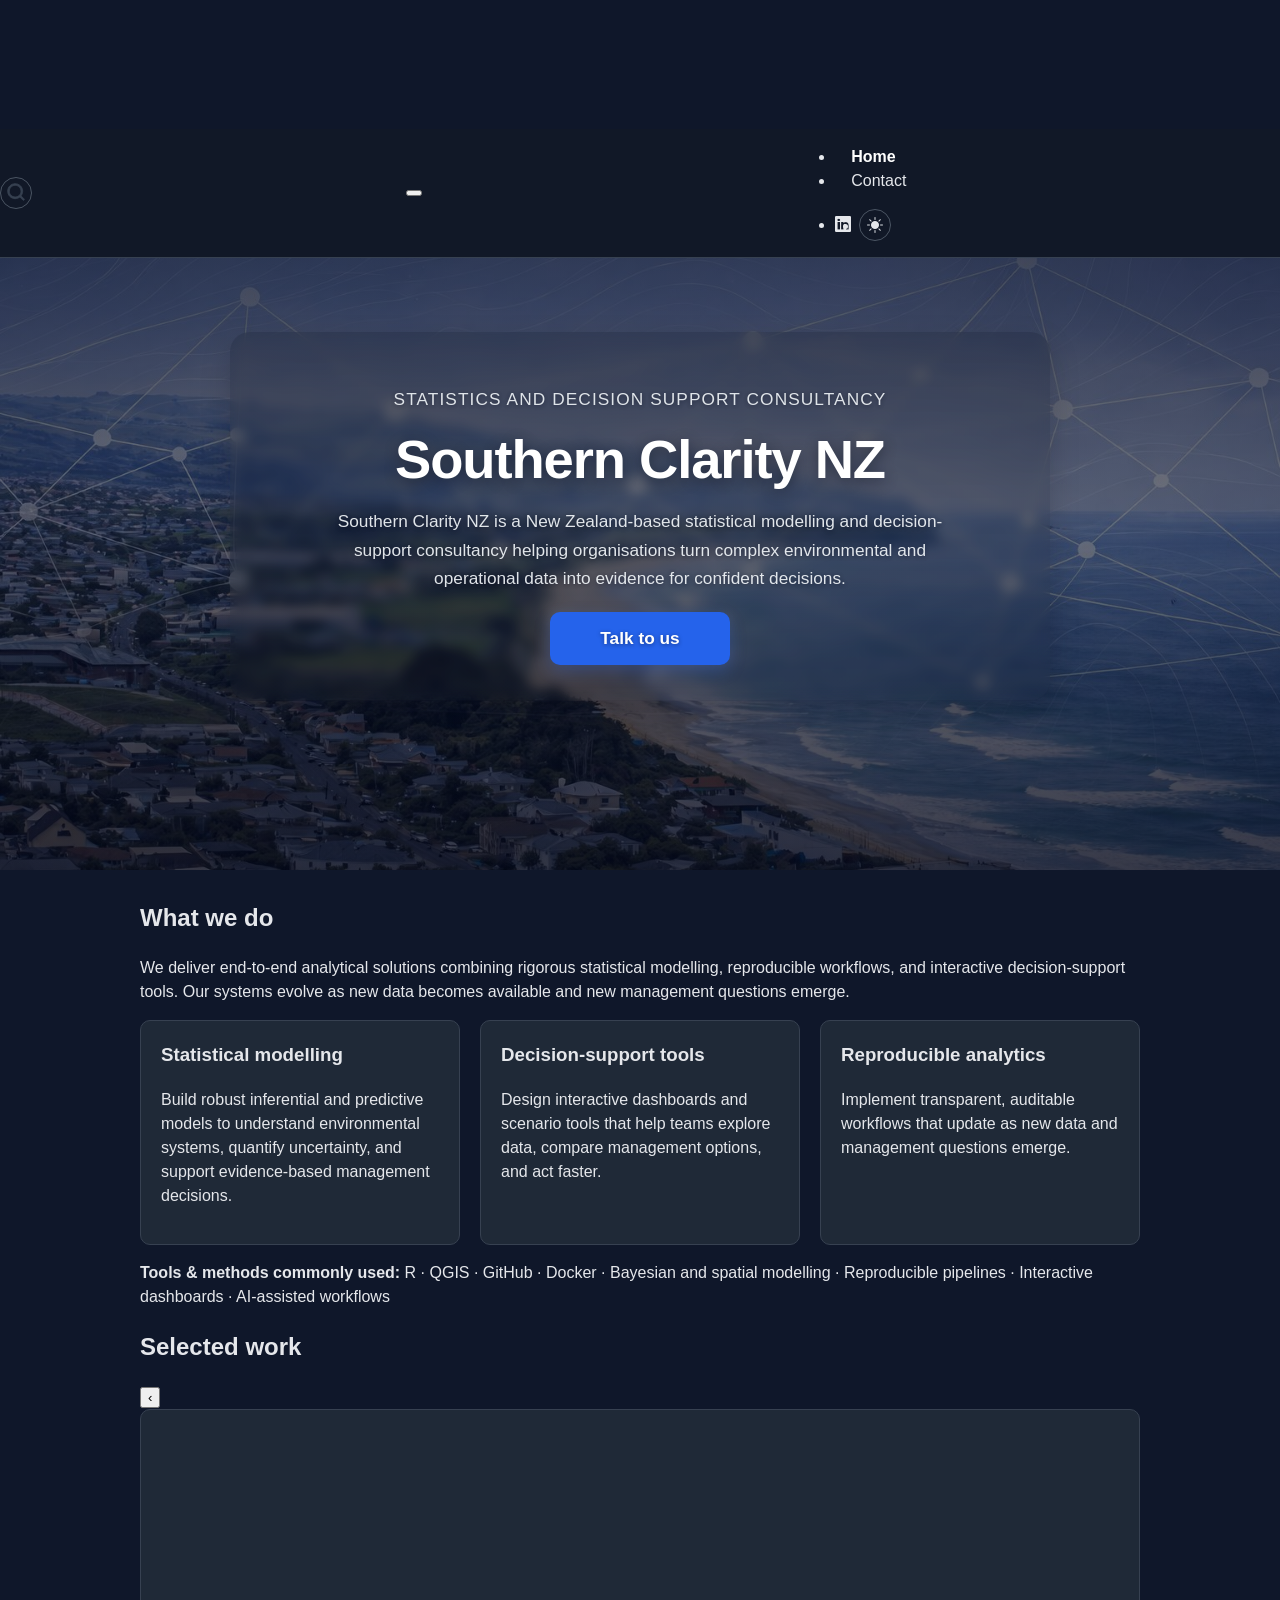
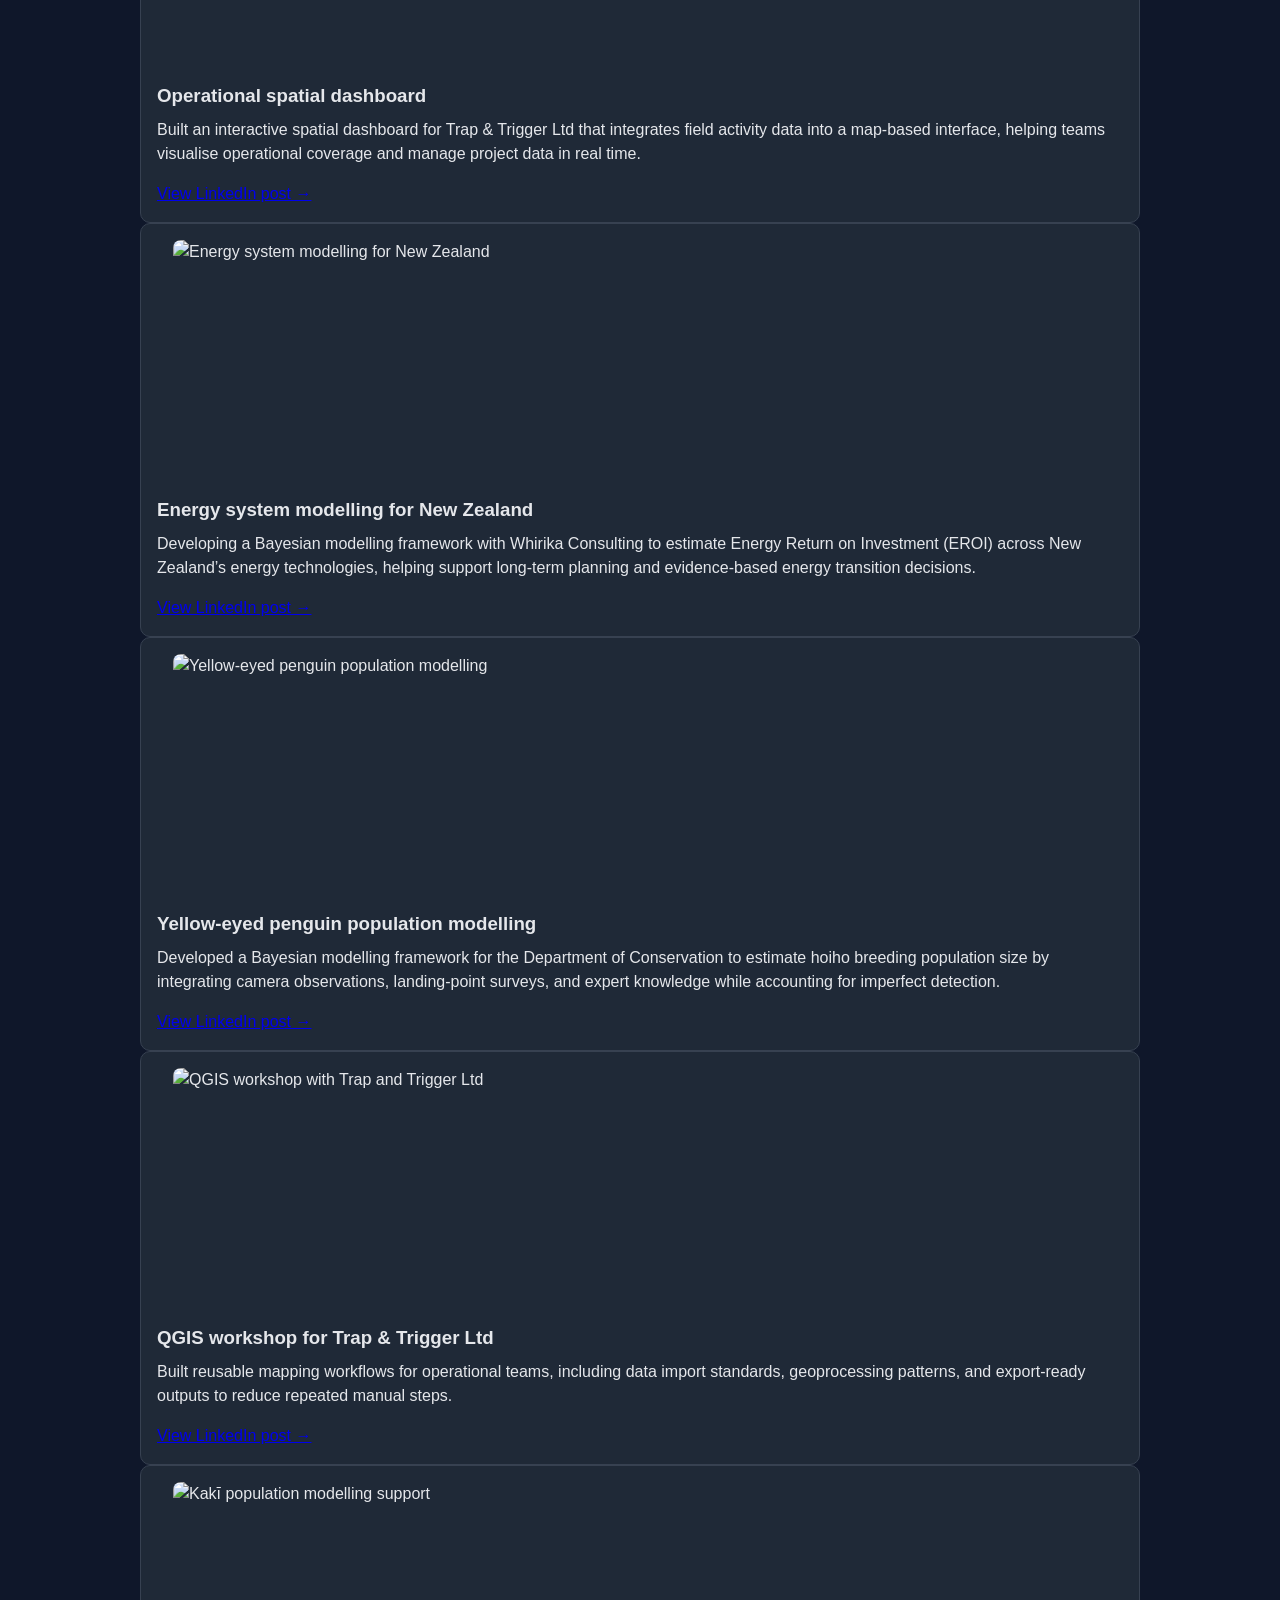
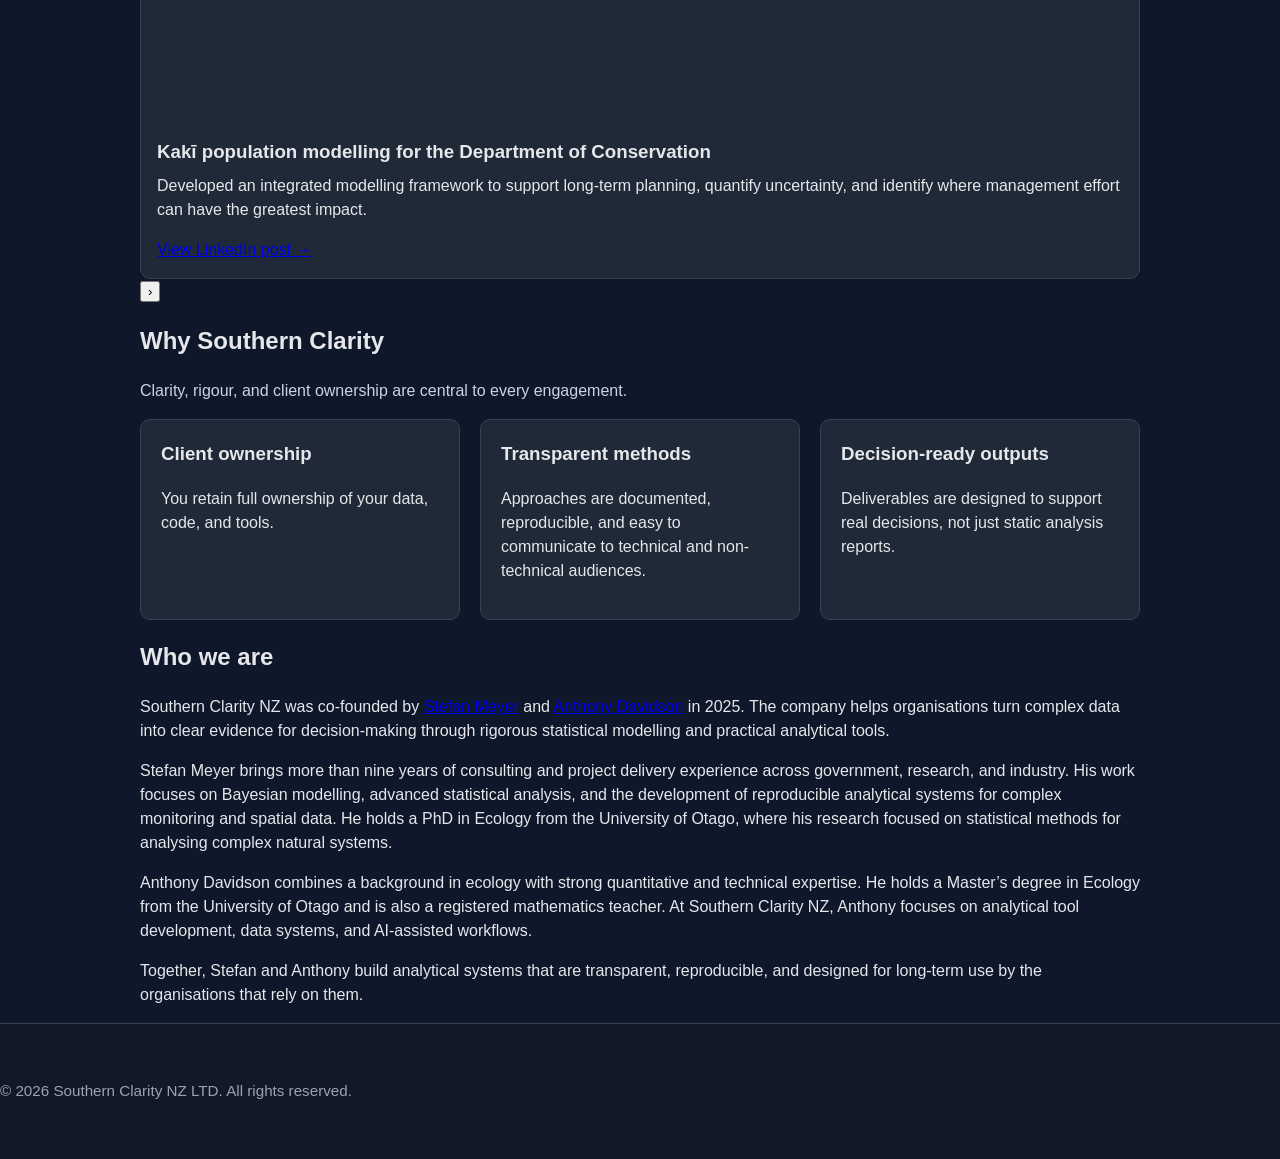
==== commit b77cd7e8: "added link to recent linkedin post" ====
--- a/docs/index.html
+++ b/docs/index.html
@@ -135,7 +135,7 @@
 
 <div class="hero">
 <div class="hero-media" aria-hidden="true">
-<p><img src="images/New_banner_image-1200.jpg" srcset="images/New_banner_image-768.jpg 768w, images/New_banner_image-1200.jpg 1200w, images/New_banner_image-1536.jpg 1536w" sizes="(max-width: 1087px) 92vw, 1000px" alt="" class="hero-banner" fetchpriority="high" decoding="async"></p>
+<p><img src="images/New_banner_image-1200.jpg" class="hero-banner" srcset="images/New_banner_image-768.jpg 768w, images/New_banner_image-1200.jpg 1200w, images/New_banner_image-1536.jpg 1536w" sizes="(max-width: 1087px) 92vw, 1000px" fetchpriority="high" decoding="async"></p>
 </div>
 <div class="container">
 <div class="eyebrow">
@@ -145,15 +145,13 @@
 <h1>Southern Clarity NZ</h1>
 <p>Southern Clarity NZ is a New Zealand-based statistical modelling and decision-support consultancy helping organisations turn complex environmental and operational data into evidence for confident decisions.</p>
 <div class="hero-actions">
-<p><a href="./contact.html" class="button">Talk to us</a> <a href="#what-we-do" class="button button-secondary">What we do</a></p>
-</div>
-</section>
-</div>
-</div>
-<section id="what-we-do" class="container">
-<div class="section-heading-spacer" aria-hidden="true">
-
-</div>
+<p><a href="./contact.html" class="button">Talk to us</a> <!-- [What we do](#what-we-do){.button .button-secondary} --></p>
+</div>
+</section>
+</div>
+</div>
+<section id="what-we-do" class="level2 container">
+<h2 class="anchored" data-anchor-id="what-we-do">What we do</h2>
 <p>We deliver end-to-end analytical solutions combining rigorous statistical modelling, reproducible workflows, and interactive decision-support tools. Our systems evolve as new data becomes available and new management questions emerge.</p>
 <div class="template-grid">
 <section id="statistical-modelling" class="level3 template-card">
@@ -169,6 +167,82 @@
 <p>Implement transparent, auditable workflows that update as new data and management questions emerge.</p>
 </section>
 </div>
+<div class="mt-4">
+<p><strong>Tools &amp; methods commonly used:</strong> R · QGIS · GitHub · Docker · Bayesian and spatial modelling · Reproducible pipelines · Interactive dashboards · AI-assisted workflows</p>
+</div>
+</section>
+<section id="selected-work" class="level2 container">
+<h2 class="anchored" data-anchor-id="selected-work">Selected work</h2>
+<div class="selected-work-carousel">
+<button class="carousel-button carousel-button-prev" aria-label="Previous projects">
+‹
+</button>
+<div id="selected-work-track" class="case-carousel-track">
+<div class="case-card">
+<p><video class="case-image" autoplay="" muted="" loop="" playsinline="" poster="images/tnt_pin_manager_post.jpeg"> <source src="videos/Pin_dashboard_demo_linkedIn.mp4" type="video/mp4"> </video></p>
+<h3 class="anchored">
+Operational spatial dashboard
+</h3>
+<p>
+Built an interactive spatial dashboard for Trap &amp; Trigger Ltd that integrates field activity data into a map-based interface, helping teams visualise operational coverage and manage project data in real time.
+</p>
+<p>
+<a href="https://www.linkedin.com/posts/southern-clarity-nz_conservationtechnology-spatialdata-environmentaldata-activity-7438997562772328448-MJRp?utm_source=share&amp;utm_medium=member_desktop&amp;rcm=ACoAAEV75U4BMrAtWXU4q181GGaTRUVxcjTrtwI" target="_blank" rel="noopener noreferrer">View LinkedIn post →</a>
+</p>
+</div>
+<div class="case-card">
+<p><img src="images/eroi_post.jpeg" alt="Energy system modelling for New Zealand" class="case-image"></p>
+<h3 class="anchored">
+Energy system modelling for New Zealand
+</h3>
+<p>
+Developing a Bayesian modelling framework with Whirika Consulting to estimate Energy Return on Investment (EROI) across New Zealand’s energy technologies, helping support long-term planning and evidence-based energy transition decisions.
+</p>
+<p>
+<a href="https://www.linkedin.com/posts/southern-clarity-nz_were-helping-change-how-aotearoa-thinks-activity-7434766845351653376-h8cv?utm_source=share&amp;utm_medium=member_desktop&amp;rcm=ACoAAEV75U4BMrAtWXU4q181GGaTRUVxcjTrtwI" target="_blank" rel="noopener noreferrer">View LinkedIn post →</a>
+</p>
+</div>
+<div class="case-card">
+<p><img src="images/hoiho_post.jpeg" alt="Yellow-eyed penguin population modelling" class="case-image"></p>
+<h3 class="anchored">
+Yellow-eyed penguin population modelling
+</h3>
+<p>
+Developed a Bayesian modelling framework for the Department of Conservation to estimate hoiho breeding population size by integrating camera observations, landing-point surveys, and expert knowledge while accounting for imperfect detection.
+</p>
+<p>
+<a href="https://www.linkedin.com/posts/southern-clarity-nz_southern-clarity-nz-is-helping-the-department-activity-7429261331276509184-LLyq?utm_source=share&amp;utm_medium=member_desktop&amp;rcm=ACoAAEV75U4q181GGaTRUVxcjTrtwI" target="_blank" rel="noopener noreferrer">View LinkedIn post →</a>
+</p>
+</div>
+<div class="case-card">
+<p><img src="images/post_jan_2026_2_qgis_workshop.jpeg" alt="QGIS workshop with Trap and Trigger Ltd" class="case-image"></p>
+<h3 class="anchored">
+QGIS workshop for Trap &amp; Trigger Ltd
+</h3>
+<p>
+Built reusable mapping workflows for operational teams, including data import standards, geoprocessing patterns, and export-ready outputs to reduce repeated manual steps.
+</p>
+<p>
+<a href="https://www.linkedin.com/posts/southern-clarity-nz_in-a-recent-hands-on-qgis-workshop-with-the-activity-7421274186452467712-lDe5?utm_source=share&amp;utm_medium=member_desktop&amp;rcm=ACoAAEX2XBgBSKZE8R4cwRq-NoJ4vNfwr0Y45YI" target="_blank" rel="noopener noreferrer">View LinkedIn post →</a>
+</p>
+</div>
+<div class="case-card">
+<p><img src="images/post_jan_2026_1_kaki_1.jpg" alt="Kakī population modelling support" class="case-image"></p>
+<h3 class="anchored">
+Kakī population modelling for the Department of Conservation
+</h3>
+<p>
+Developed an integrated modelling framework to support long-term planning, quantify uncertainty, and identify where management effort can have the greatest impact.
+</p>
+<p>
+<a href="https://www.linkedin.com/posts/southern-clarity-nz_stefan-recently-had-the-opportunity-to-visit-activity-7418724129924685824-IL-B?utm_source=share&amp;utm_medium=member_desktop&amp;rcm=ACoAAEX2XBgBSKZE8R4cwRq-NoJ4vNfwr0Y45YI" target="_blank" rel="noopener noreferrer">View LinkedIn post →</a>
+</p>
+</div>
+</div>
+<button class="carousel-button carousel-button-next" aria-label="Next projects">
+›
+</button>
+</div>
 </section>
 <section id="philosophy" class="container">
 <section id="why-southern-clarity" class="level2">
@@ -192,58 +266,68 @@
 </div>
 </section>
 </section>
-<section id="what-we-do-overview" class="container">
-<section id="what-we-do" class="level2">
-<h2 class="anchored" data-anchor-id="what-we-do">What we do</h2>
-<div class="section-intro">
-<p>Placeholder intro text: add a short statement that summarises your service approach and the outcomes you deliver.</p>
-</div>
-<div class="template-grid">
-<section id="placeholder-service-area-1" class="level3 template-card">
-<h3 class="anchored" data-anchor-id="placeholder-service-area-1">Placeholder service area 1</h3>
-<p>Placeholder copy: describe a core service, who it is for, and the decision it supports.</p>
-</section>
-<section id="placeholder-service-area-2" class="level3 template-card">
-<h3 class="anchored" data-anchor-id="placeholder-service-area-2">Placeholder service area 2</h3>
-<p>Placeholder copy: add a short example, optional metric, or note where an image/case link could be placed.</p>
-</section>
-<section id="placeholder-service-area-3" class="level3 template-card">
-<h3 class="anchored" data-anchor-id="placeholder-service-area-3">Placeholder service area 3</h3>
-<p>Placeholder copy: explain the delivery format (for example workshop, model, dashboard, or advisory support).</p>
-</section>
-</div>
-</section>
-</section>
-<section id="selected-work" class="level2 container">
-<h2 class="anchored" data-anchor-id="selected-work">Selected work</h2>
-<div class="case-grid">
-<div class="case-card">
-<p><img src="images/post_jan_2026_2_qgis_workshop.jpeg" alt="QGIS workshop with Trap and Trigger Ltd" class="case-image"></p>
-<section id="qgis-workshop-for-trap-trigger-ltd" class="level3">
-<h3 class="anchored" data-anchor-id="qgis-workshop-for-trap-trigger-ltd"><a href="https://www.linkedin.com/posts/southern-clarity-nz_in-a-recent-hands-on-qgis-workshop-with-the-activity-7421274186452467712-lDe5?utm_source=share&amp;utm_medium=member_desktop&amp;rcm=ACoAAEX2XBgBSKZE8R4cwRq-NoJ4vNfwr0Y45YI" class="case-title-link">QGIS workshop for Trap &amp; Trigger Ltd</a> <a href="https://www.linkedin.com/posts/southern-clarity-nz_in-a-recent-hands-on-qgis-workshop-with-the-activity-7421274186452467712-lDe5?utm_source=share&amp;utm_medium=member_desktop&amp;rcm=ACoAAEX2XBgBSKZE8R4cwRq-NoJ4vNfwr0Y45YI" class="case-title-icon" target="_blank" rel="noopener noreferrer" aria-label="Open LinkedIn post"><i class="bi bi-link-45deg" aria-hidden="true"></i></a></h3>
-<p>Built reusable mapping workflows for operational teams, including data import standards, geoprocessing patterns, and export-ready outputs to reduce repeated manual steps.</p>
-<!-- **[Read more →](https://www.linkedin.com/posts/southern-clarity-nz_in-a-recent-hands-on-qgis-workshop-with-the-activity-7421274186452467712-lDe5?utm_source=share&utm_medium=member_desktop&rcm=ACoAAEX2XBgBSKZE8R4cwRq-NoJ4vNfwr0Y45YI){.case-read-more target="_blank" rel="noopener noreferrer"}** -->
-</section>
-</div>
-<div class="case-card">
-<p><img src="images/post_jan_2026_1_kaki_1.jpg" alt="Kaki population modelling support" class="case-image"></p>
-<section id="kakī-population-modelling-for-the-department-of-conservation" class="level3">
-<h3 class="anchored" data-anchor-id="kakī-population-modelling-for-the-department-of-conservation"><a href="https://www.linkedin.com/posts/southern-clarity-nz_stefan-recently-had-the-opportunity-to-visit-activity-7418724129924685824-IL-B?utm_source=share&amp;utm_medium=member_desktop&amp;rcm=ACoAAEX2XBgBSKZE8R4cwRq-NoJ4vNfwr0Y45YI" class="case-title-link">Kakī population modelling for the Department of Conservation</a> <a href="https://www.linkedin.com/posts/southern-clarity-nz_stefan-recently-had-the-opportunity-to-visit-activity-7418724129924685824-IL-B?utm_source=share&amp;utm_medium=member_desktop&amp;rcm=ACoAAEX2XBgBSKZE8R4cwRq-NoJ4vNfwr0Y45YI" class="case-title-icon" target="_blank" rel="noopener noreferrer" aria-label="Open LinkedIn post"><i class="bi bi-link-45deg" aria-hidden="true"></i></a></h3>
-<p>Developed an integrated modelling framework to support long-term planning, quantify uncertainty, and identify where management effort can have the greatest impact.</p>
-<!-- **[Read more →](https://www.linkedin.com/posts/southern-clarity-nz_stefan-recently-had-the-opportunity-to-visit-activity-7418724129924685824-IL-B?utm_source=share&utm_medium=member_desktop&rcm=ACoAAEX2XBgBSKZE8R4cwRq-NoJ4vNfwr0Y45YI){.case-read-more target="_blank" rel="noopener noreferrer"}** -->
-</section>
-</div>
-</div>
-</section>
 <section id="who-we-are" class="level2 container">
 <h2 class="anchored" data-anchor-id="who-we-are">Who we are</h2>
-<p>Southern Clarity NZ was co-founded by Stefan Meyer and Anthony Davidson in 2025. Our work is led by strong applied consulting experience in statistical modelling, decision support, and production-ready analytical tool development.</p>
-<p>Stefan brings 9+ years of consulting and delivery experience across government and industry contexts, with specialist capability in Bayesian modelling, advanced statistical analysis, and reproducible workflow design. Stefan holds a PhD in Ecology from the University of Otago, New Zealand. EXPAND WITH MORE INFO</p>
-<p>Anthony holds a masters degree in Ecology from the University of Otago, New Zealand, and is a registered mathematics teacher. MORE INFO SUCH AS HIS ECOGOLOGY WORK, AI STUFF ETC.</p>
-<div class="tool-list">
-<p><strong>Core tools:</strong> R, QGIS, GitHub, Docker, and carefully applied AI-assisted tooling where it improves delivery quality and scalability.</p>
-</div>
-</section>
+<p>Southern Clarity NZ was co-founded by <a href="https://www.linkedin.com/in/stefan-meyer-4ba4a6286/" target="_blank">Stefan Meyer</a> and <a href="https://www.linkedin.com/in/anthony-davidson-b88116289/" target="_blank">Anthony Davidson</a> in 2025. The company helps organisations turn complex data into clear evidence for decision-making through rigorous statistical modelling and practical analytical tools.</p>
+<p>Stefan Meyer brings more than nine years of consulting and project delivery experience across government, research, and industry. His work focuses on Bayesian modelling, advanced statistical analysis, and the development of reproducible analytical systems for complex monitoring and spatial data. He holds a PhD in Ecology from the University of Otago, where his research focused on statistical methods for analysing complex natural systems.</p>
+<p>Anthony Davidson combines a background in ecology with strong quantitative and technical expertise. He holds a Master’s degree in Ecology from the University of Otago and is also a registered mathematics teacher. At Southern Clarity NZ, Anthony focuses on analytical tool development, data systems, and AI-assisted workflows.</p>
+<p>Together, Stefan and Anthony build analytical systems that are transparent, reproducible, and designed for long-term use by the organisations that rely on them.</p>
+</section>
+<script>
+document.addEventListener("DOMContentLoaded", function () {
+
+  const track = document.getElementById("selected-work-track");
+  const prev = document.querySelector(".carousel-button-prev");
+  const next = document.querySelector(".carousel-button-next");
+
+  if (!track || !prev || !next) return;
+
+  const cards = track.querySelectorAll(".case-card");
+
+  function getCardWidth() {
+    const firstCard = cards[0];
+    const gap = 16; // must match CSS gap
+    return firstCard.getBoundingClientRect().width + gap;
+  }
+
+  function maxScroll() {
+    return track.scrollWidth - track.clientWidth;
+  }
+
+  prev.addEventListener("click", function () {
+
+    if (track.scrollLeft <= 0) {
+      track.scrollTo({
+        left: maxScroll(),
+        behavior: "smooth"
+      });
+    } else {
+      track.scrollBy({
+        left: -getCardWidth(),
+        behavior: "smooth"
+      });
+    }
+
+  });
+
+  next.addEventListener("click", function () {
+
+    if (track.scrollLeft >= maxScroll() - 5) {
+      track.scrollTo({
+        left: 0,
+        behavior: "smooth"
+      });
+    } else {
+      track.scrollBy({
+        left: getCardWidth(),
+        behavior: "smooth"
+      });
+    }
+
+  });
+
+});
+</script>
 
 
 
--- a/docs/blog.css
+++ b/docs/blog.css
@@ -138,6 +138,10 @@
   align-items: center;
   padding: 96px 0;
   overflow: hidden;
+}
+
+.hero + section {
+  margin-top: 30px;
 }
 
 .hero-media {
@@ -339,9 +343,11 @@
 
 .case-image {
   display: block;
-  width: 100%;
-  height: 220px;
+  width: calc(100% - 32px);
+  height: 240px;
   object-fit: cover;
+  margin: 16px 16px 0 16px;
+  border-radius: 8px;
 }
 
 .case-card h3,
